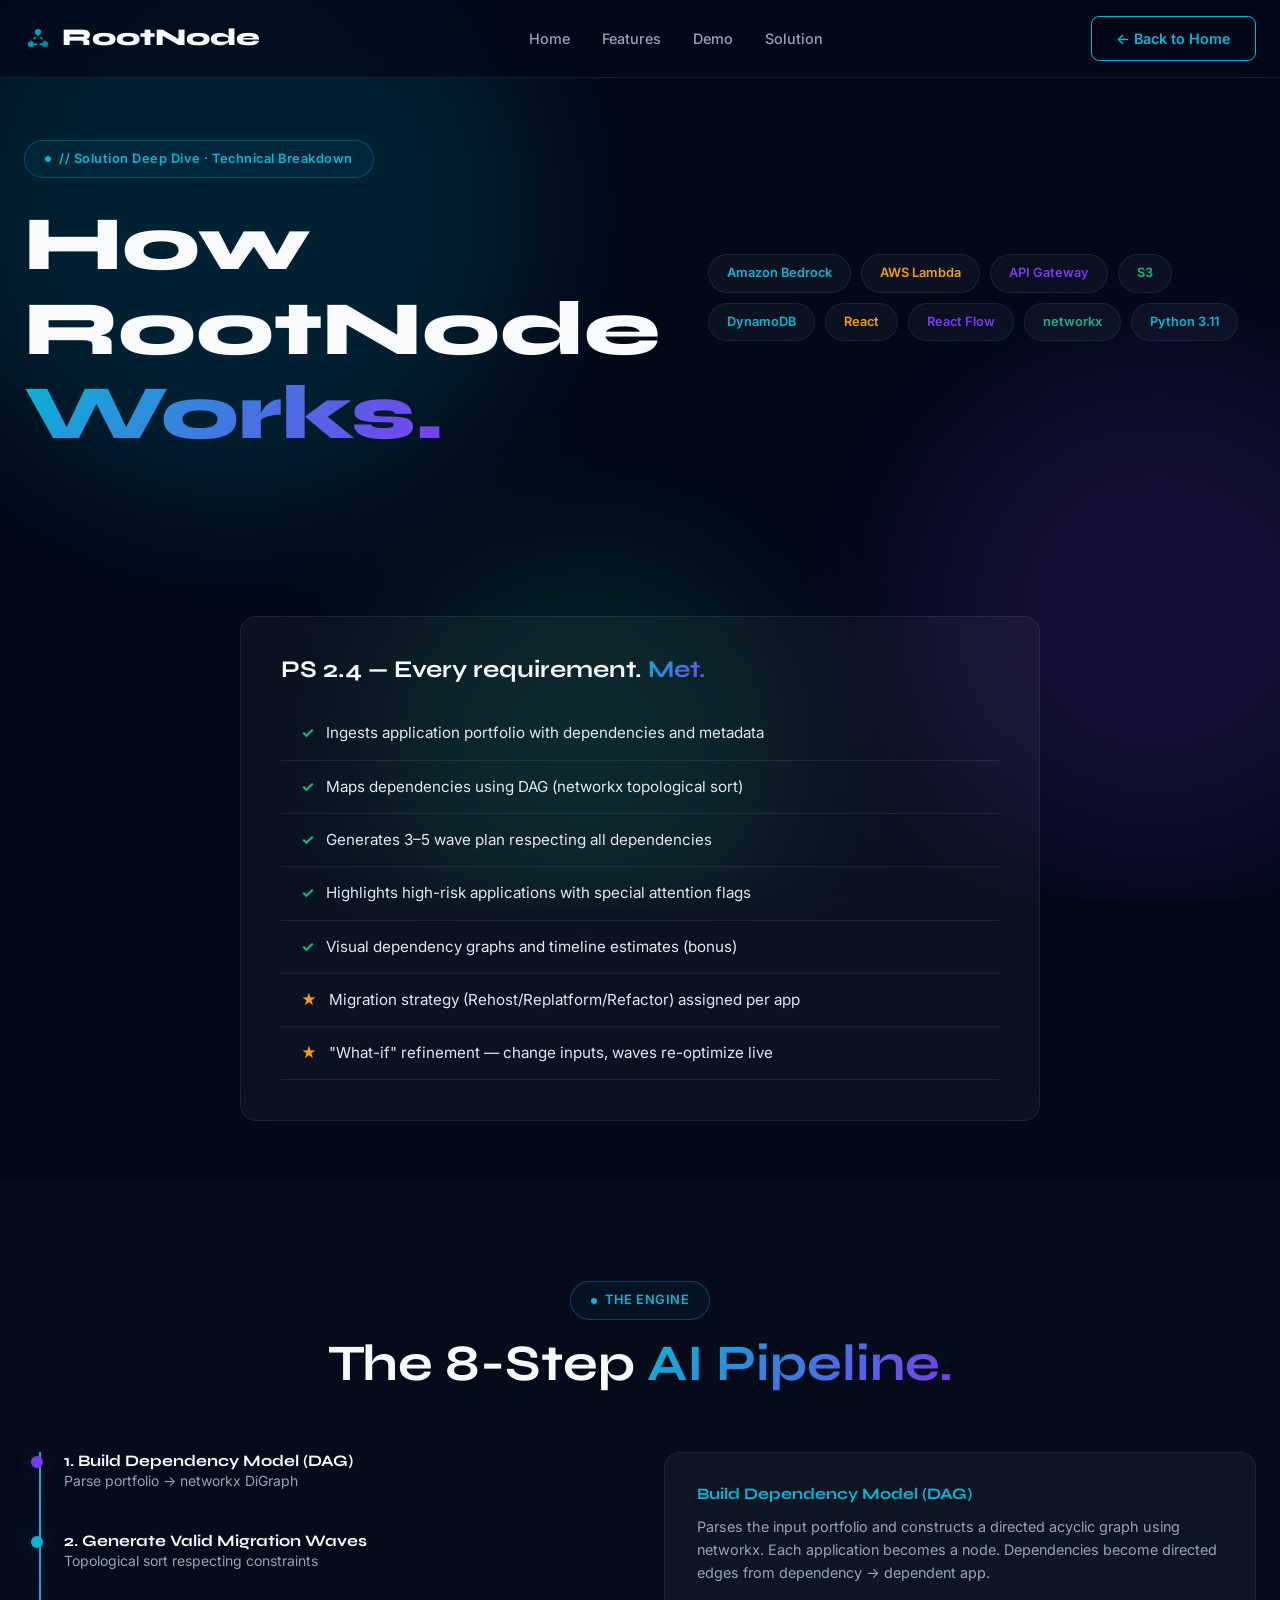
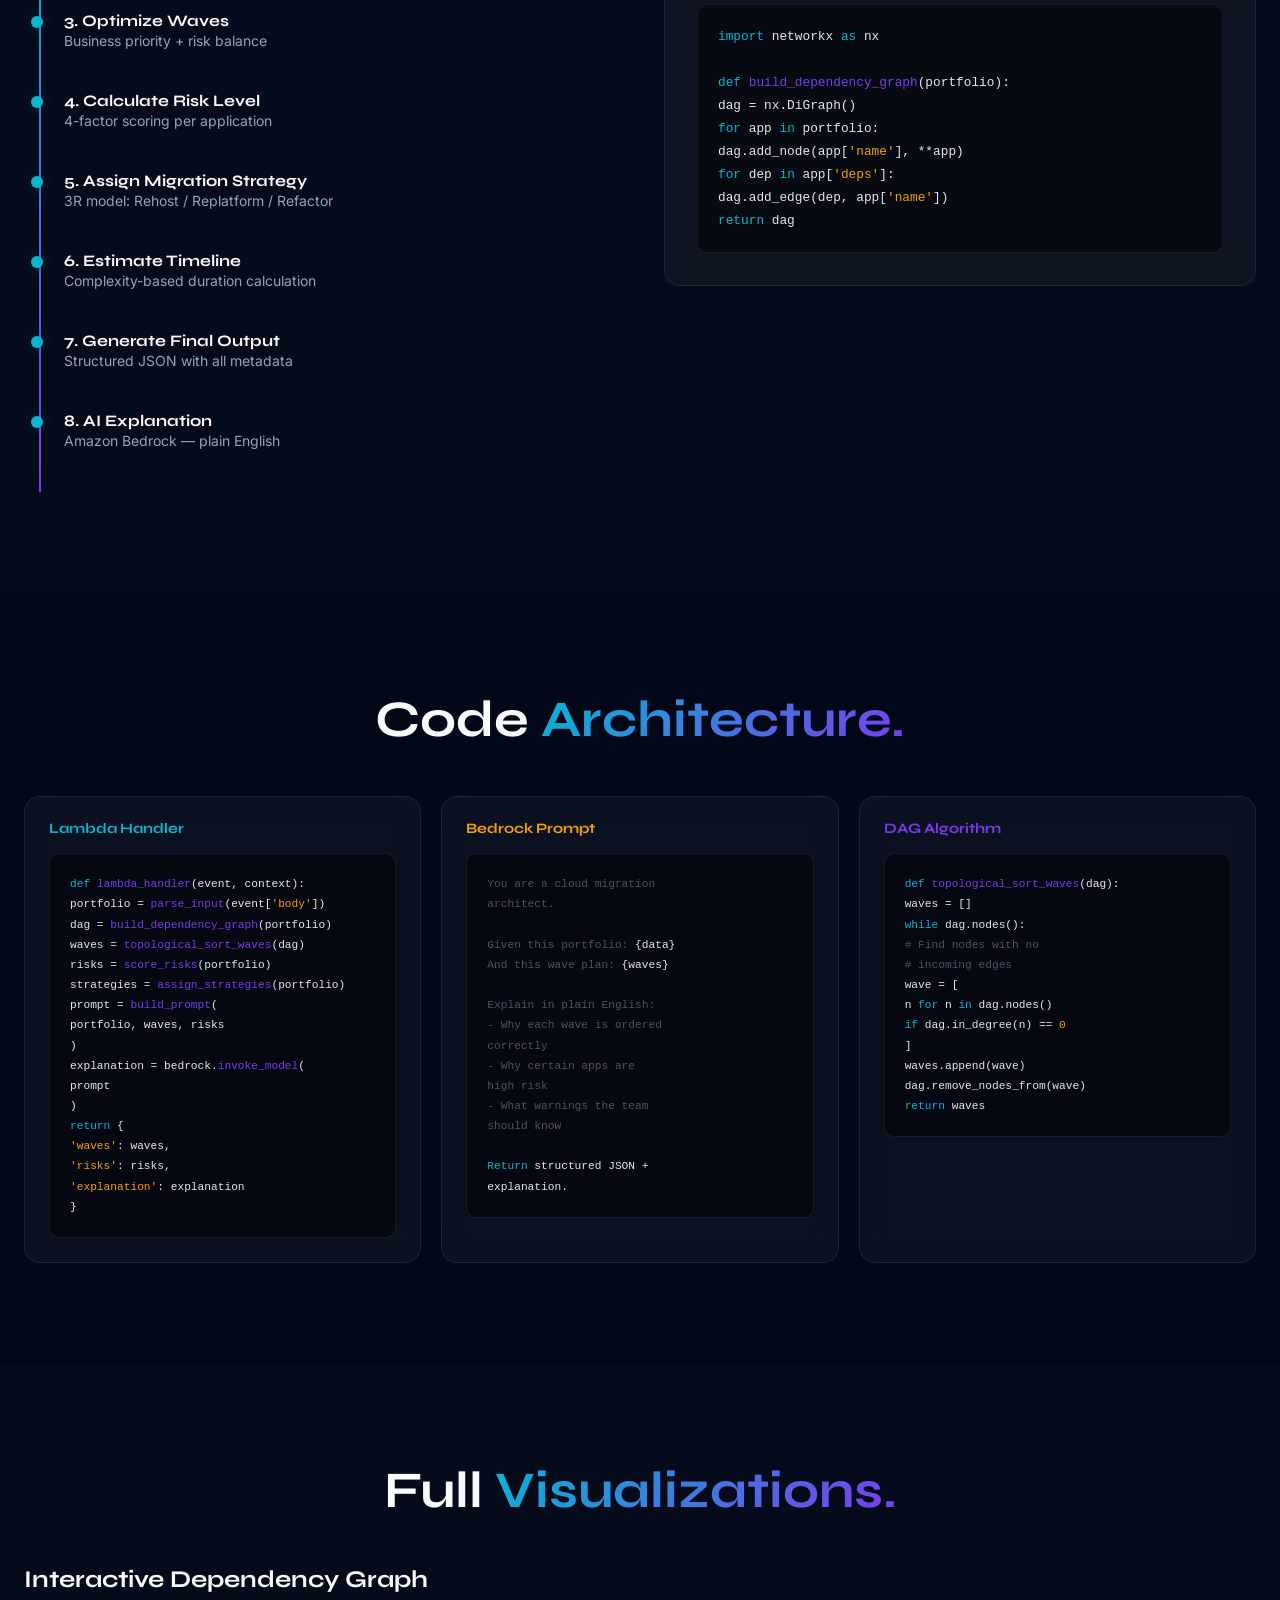
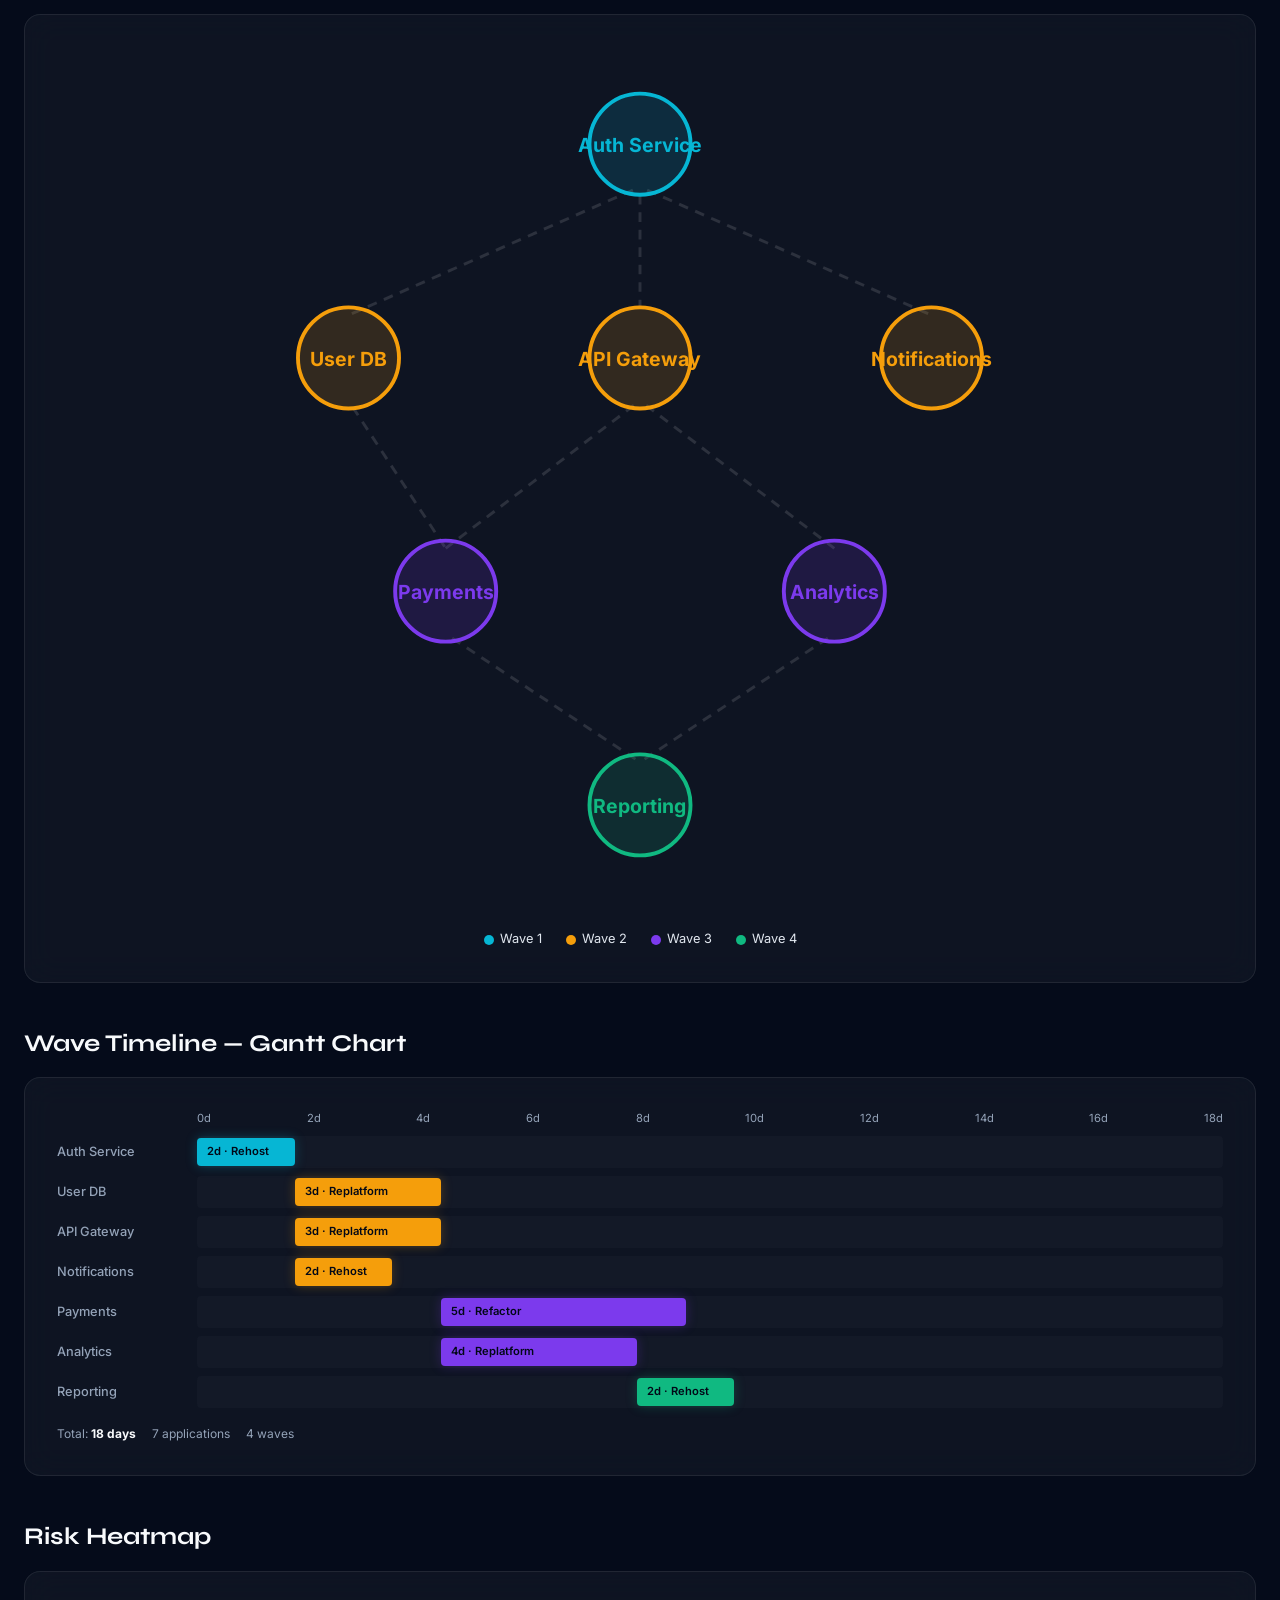
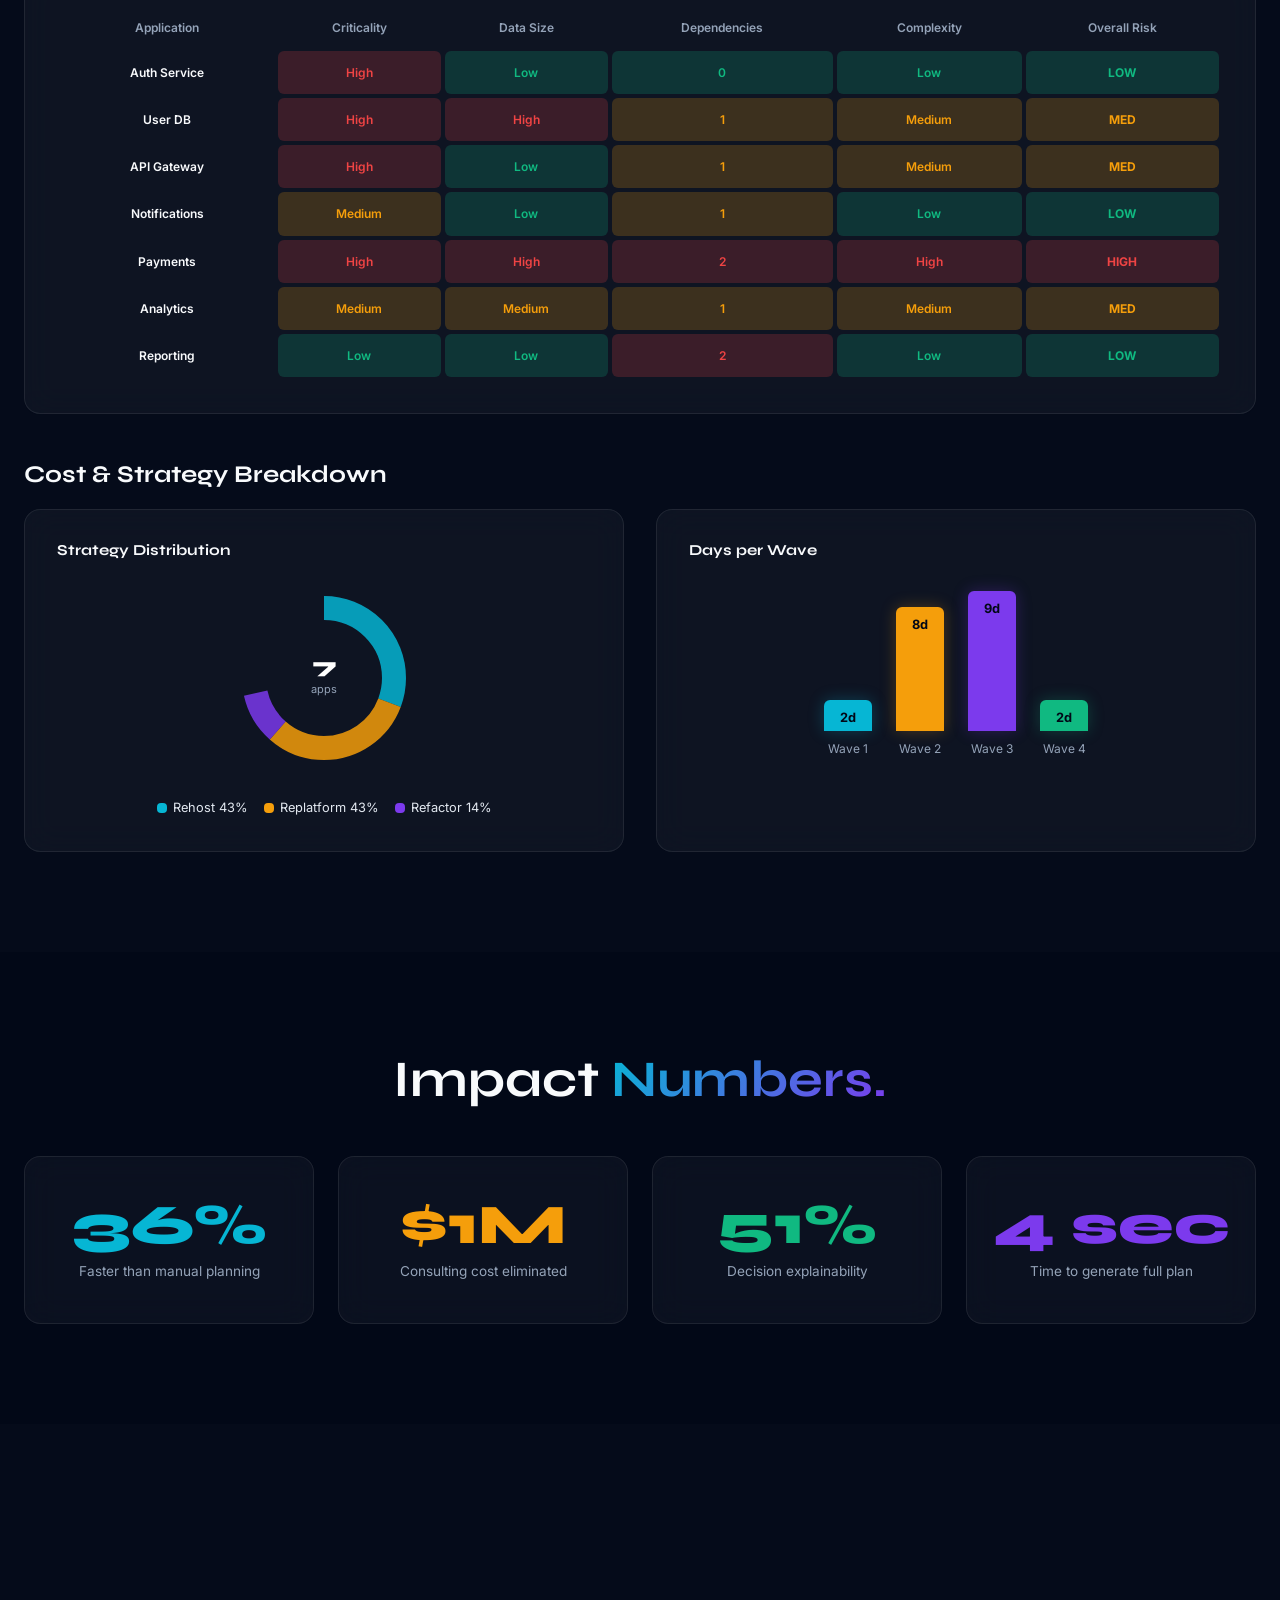
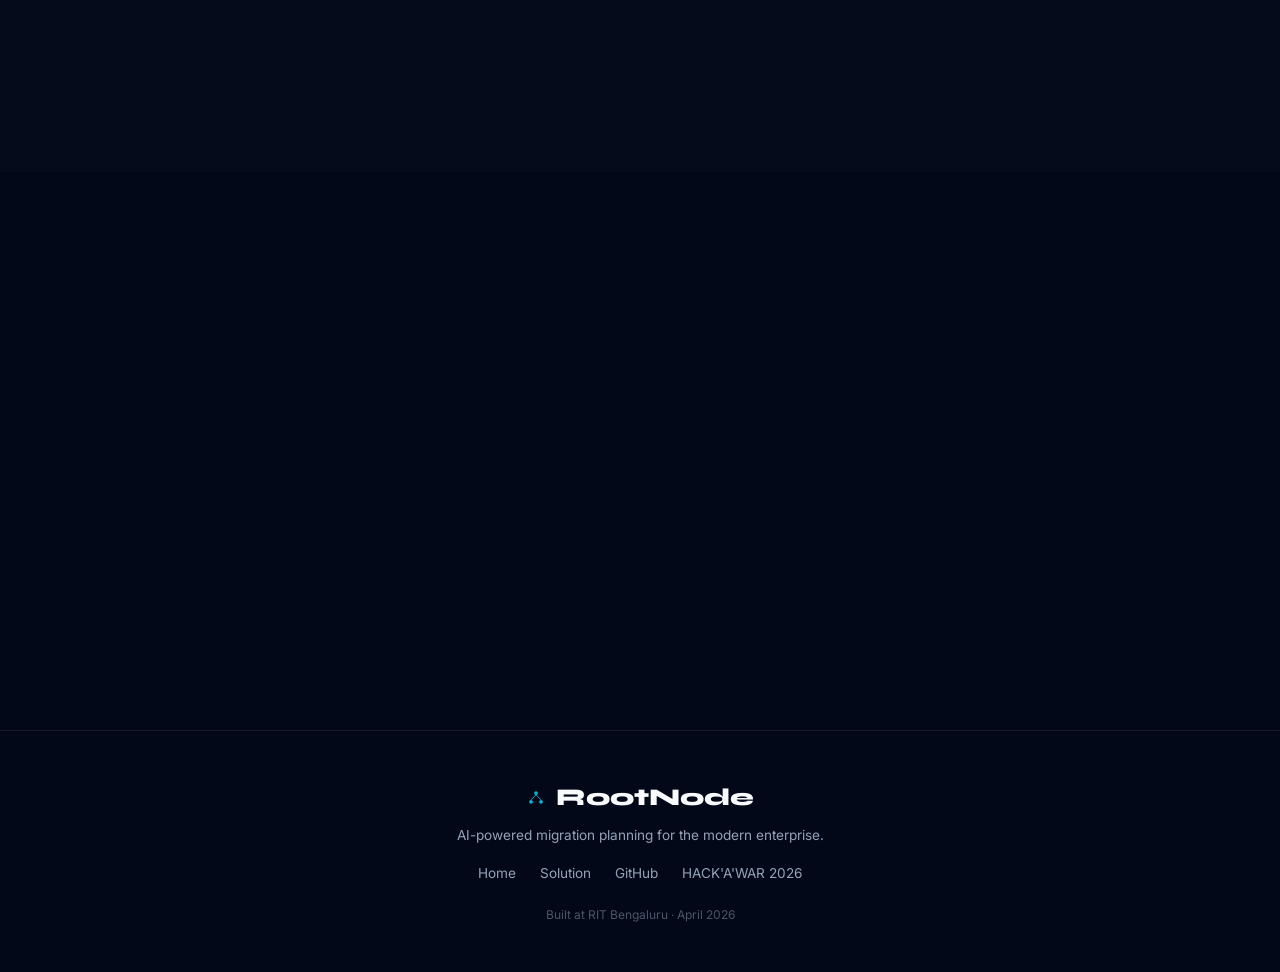
==== solution.html @ ffb4d84b "feat: RootNode AI Cloud Migration Wave Planner - landing page and solution deep dive" ====
<!DOCTYPE html>
<html lang="en">
<head>
<meta charset="UTF-8">
<meta name="viewport" content="width=device-width, initial-scale=1.0">
<title>RootNode — Solution Deep Dive</title>
<meta name="description" content="Technical deep dive into RootNode's AI-powered cloud migration wave planning engine. Architecture, algorithms, and full visualizations.">
<link rel="stylesheet" href="styles.css">
<link rel="icon" type="image/svg+xml" href="data:image/svg+xml,<svg xmlns='http://www.w3.org/2000/svg' viewBox='0 0 32 32'><circle cx='16' cy='16' r='14' fill='%23020817' stroke='%2306b6d4' stroke-width='2'/><circle cx='16' cy='10' r='3' fill='%2306b6d4'/><circle cx='10' cy='20' r='3' fill='%2306b6d4'/><circle cx='22' cy='20' r='3' fill='%2306b6d4'/><line x1='16' y1='13' x2='10' y2='17' stroke='%2306b6d4' stroke-width='1.5'/><line x1='16' y1='13' x2='22' y2='17' stroke='%2306b6d4' stroke-width='1.5'/><line x1='10' y1='20' x2='22' y2='20' stroke='%2306b6d4' stroke-width='1.5'/></svg>">
</head>
<body>

<div class="bg-mesh"><div class="orb"></div><div class="orb"></div><div class="orb"></div></div>

<!-- Nav -->
<nav class="nav">
  <div class="nav-inner">
    <a href="index.html" class="nav-logo">
      <svg width="28" height="28" viewBox="0 0 32 32" fill="none">
        <circle cx="16" cy="8" r="3.5" fill="#06b6d4"><animate attributeName="opacity" values="0.7;1;0.7" dur="3s" repeatCount="indefinite"/></circle>
        <circle cx="8" cy="22" r="3.5" fill="#06b6d4"><animate attributeName="opacity" values="0.7;1;0.7" dur="3s" begin="0.5s" repeatCount="indefinite"/></circle>
        <circle cx="24" cy="22" r="3.5" fill="#06b6d4"><animate attributeName="opacity" values="0.7;1;0.7" dur="3s" begin="1s" repeatCount="indefinite"/></circle>
        <line x1="16" y1="11.5" x2="8" y2="18.5" stroke="#06b6d4" stroke-width="1.5" stroke-dasharray="3 3"><animate attributeName="stroke-dashoffset" values="0;-6" dur="1.5s" repeatCount="indefinite"/></line>
        <line x1="16" y1="11.5" x2="24" y2="18.5" stroke="#06b6d4" stroke-width="1.5" stroke-dasharray="3 3"><animate attributeName="stroke-dashoffset" values="0;-6" dur="1.5s" repeatCount="indefinite"/></line>
        <line x1="8" y1="22" x2="24" y2="22" stroke="#06b6d4" stroke-width="1.5" stroke-dasharray="3 3"><animate attributeName="stroke-dashoffset" values="0;-6" dur="1.5s" repeatCount="indefinite"/></line>
      </svg>
      RootNode
    </a>
    <ul class="nav-links">
      <li><a href="index.html">Home</a></li>
      <li><a href="index.html#features">Features</a></li>
      <li><a href="index.html#demo">Demo</a></li>
      <li><a href="solution.html">Solution</a></li>
    </ul>
    <a href="index.html" class="nav-cta">← Back to Home</a>
    <button class="hamburger" onclick="document.querySelector('.nav-links').classList.toggle('show')" aria-label="Menu">☰</button>
  </div>
</nav>

<!-- Hero -->
<section class="section" style="padding-top:140px">
  <div class="container">
    <div class="grid-2" style="gap:48px">
      <div>
        <div class="badge fade-in">// Solution Deep Dive · Technical Breakdown</div>
        <h1 class="fade-in stagger-1" style="margin-top:24px">How RootNode<br><span class="text-gradient">Works.</span></h1>
      </div>
      <div class="fade-in stagger-2" style="display:flex;flex-wrap:wrap;gap:10px;align-content:center">
        <span class="glass" style="padding:8px 18px;border-radius:100px;font-size:0.8rem;font-weight:600;color:var(--cyan)">Amazon Bedrock</span>
        <span class="glass" style="padding:8px 18px;border-radius:100px;font-size:0.8rem;font-weight:600;color:var(--amber)">AWS Lambda</span>
        <span class="glass" style="padding:8px 18px;border-radius:100px;font-size:0.8rem;font-weight:600;color:var(--violet)">API Gateway</span>
        <span class="glass" style="padding:8px 18px;border-radius:100px;font-size:0.8rem;font-weight:600;color:var(--green)">S3</span>
        <span class="glass" style="padding:8px 18px;border-radius:100px;font-size:0.8rem;font-weight:600;color:var(--cyan)">DynamoDB</span>
        <span class="glass" style="padding:8px 18px;border-radius:100px;font-size:0.8rem;font-weight:600;color:var(--amber)">React</span>
        <span class="glass" style="padding:8px 18px;border-radius:100px;font-size:0.8rem;font-weight:600;color:var(--violet)">React Flow</span>
        <span class="glass" style="padding:8px 18px;border-radius:100px;font-size:0.8rem;font-weight:600;color:var(--green)">networkx</span>
        <span class="glass" style="padding:8px 18px;border-radius:100px;font-size:0.8rem;font-weight:600;color:var(--cyan)">Python 3.11</span>
      </div>
    </div>
  </div>
</section>

<!-- PS 2.4 Compliance -->
<section class="section-sm">
  <div class="container">
    <div class="glass fade-in" style="max-width:800px;margin:0 auto;padding:40px">
      <h3 style="margin-bottom:24px">PS 2.4 — Every requirement. <span class="text-gradient">Met.</span></h3>
      <ul class="checklist">
        <li><span class="check-icon">✓</span> Ingests application portfolio with dependencies and metadata</li>
        <li><span class="check-icon">✓</span> Maps dependencies using DAG (networkx topological sort)</li>
        <li><span class="check-icon">✓</span> Generates 3–5 wave plan respecting all dependencies</li>
        <li><span class="check-icon">✓</span> Highlights high-risk applications with special attention flags</li>
        <li><span class="check-icon">✓</span> Visual dependency graphs and timeline estimates (bonus)</li>
        <li><span class="star-icon">★</span> Migration strategy (Rehost/Replatform/Refactor) assigned per app</li>
        <li><span class="star-icon">★</span> "What-if" refinement — change inputs, waves re-optimize live</li>
      </ul>
    </div>
  </div>
</section>

<!-- 8-Step AI Engine -->
<section class="section" style="background:rgba(255,255,255,0.01)">
  <div class="container">
    <div class="fade-in" style="text-align:center;margin-bottom:60px">
      <div class="badge" style="margin-bottom:16px">THE ENGINE</div>
      <h2>The 8-Step <span class="text-gradient">AI Pipeline.</span></h2>
    </div>
    <div class="grid-2" style="gap:48px">
      <div class="timeline fade-in" id="engine-timeline">
        <div class="timeline-item active" onclick="showStep(0)"><div class="timeline-dot"></div><h4>1. Build Dependency Model (DAG)</h4><p class="text-sm text-dim">Parse portfolio → networkx DiGraph</p></div>
        <div class="timeline-item" onclick="showStep(1)"><div class="timeline-dot"></div><h4>2. Generate Valid Migration Waves</h4><p class="text-sm text-dim">Topological sort respecting constraints</p></div>
        <div class="timeline-item" onclick="showStep(2)"><div class="timeline-dot"></div><h4>3. Optimize Waves</h4><p class="text-sm text-dim">Business priority + risk balance</p></div>
        <div class="timeline-item" onclick="showStep(3)"><div class="timeline-dot"></div><h4>4. Calculate Risk Level</h4><p class="text-sm text-dim">4-factor scoring per application</p></div>
        <div class="timeline-item" onclick="showStep(4)"><div class="timeline-dot"></div><h4>5. Assign Migration Strategy</h4><p class="text-sm text-dim">3R model: Rehost / Replatform / Refactor</p></div>
        <div class="timeline-item" onclick="showStep(5)"><div class="timeline-dot"></div><h4>6. Estimate Timeline</h4><p class="text-sm text-dim">Complexity-based duration calculation</p></div>
        <div class="timeline-item" onclick="showStep(6)"><div class="timeline-dot"></div><h4>7. Generate Final Output</h4><p class="text-sm text-dim">Structured JSON with all metadata</p></div>
        <div class="timeline-item" onclick="showStep(7)"><div class="timeline-dot"></div><h4>8. AI Explanation</h4><p class="text-sm text-dim">Amazon Bedrock — plain English</p></div>
      </div>
      <div class="glass fade-in stagger-1" style="padding:32px;position:sticky;top:100px;align-self:start" id="step-detail">
        <h4 style="color:var(--cyan);margin-bottom:12px">Build Dependency Model (DAG)</h4>
        <p style="font-size:0.9rem;color:var(--text-dim);margin-bottom:20px">Parses the input portfolio and constructs a directed acyclic graph using networkx. Each application becomes a node. Dependencies become directed edges from dependency → dependent app.</p>
        <div class="code-block"><span class="kw">import</span> networkx <span class="kw">as</span> nx<br><br><span class="kw">def</span> <span class="fn">build_dependency_graph</span>(portfolio):<br>    dag = nx.DiGraph()<br>    <span class="kw">for</span> app <span class="kw">in</span> portfolio:<br>        dag.add_node(app[<span class="str">'name'</span>], **app)<br>        <span class="kw">for</span> dep <span class="kw">in</span> app[<span class="str">'deps'</span>]:<br>            dag.add_edge(dep, app[<span class="str">'name'</span>])<br>    <span class="kw">return</span> dag</div>
      </div>
    </div>
  </div>
</section>

<!-- Code Architecture -->
<section class="section">
  <div class="container">
    <div class="fade-in" style="text-align:center;margin-bottom:48px">
      <h2>Code <span class="text-gradient">Architecture.</span></h2>
    </div>
    <div class="grid-3 fade-in" style="gap:20px">
      <div class="glass" style="padding:24px;overflow:hidden">
        <h4 style="font-size:0.9rem;margin-bottom:16px;color:var(--cyan)">Lambda Handler</h4>
        <div class="code-block" style="font-size:0.7rem"><span class="kw">def</span> <span class="fn">lambda_handler</span>(event, context):<br>  portfolio = <span class="fn">parse_input</span>(event[<span class="str">'body'</span>])<br>  dag = <span class="fn">build_dependency_graph</span>(portfolio)<br>  waves = <span class="fn">topological_sort_waves</span>(dag)<br>  risks = <span class="fn">score_risks</span>(portfolio)<br>  strategies = <span class="fn">assign_strategies</span>(portfolio)<br>  prompt = <span class="fn">build_prompt</span>(<br>    portfolio, waves, risks<br>  )<br>  explanation = bedrock.<span class="fn">invoke_model</span>(<br>    prompt<br>  )<br>  <span class="kw">return</span> {<br>    <span class="str">'waves'</span>: waves,<br>    <span class="str">'risks'</span>: risks,<br>    <span class="str">'explanation'</span>: explanation<br>  }</div>
      </div>
      <div class="glass" style="padding:24px;overflow:hidden">
        <h4 style="font-size:0.9rem;margin-bottom:16px;color:var(--amber)">Bedrock Prompt</h4>
        <div class="code-block" style="font-size:0.7rem"><span class="cm">You are a cloud migration</span><br><span class="cm">architect.</span><br><br><span class="cm">Given this portfolio:</span> {data}<br><span class="cm">And this wave plan:</span> {waves}<br><br><span class="cm">Explain in plain English:</span><br><span class="cm">- Why each wave is ordered</span><br><span class="cm">  correctly</span><br><span class="cm">- Why certain apps are</span><br><span class="cm">  high risk</span><br><span class="cm">- What warnings the team</span><br><span class="cm">  should know</span><br><br><span class="kw">Return</span> structured JSON +<br>explanation.</div>
      </div>
      <div class="glass" style="padding:24px;overflow:hidden">
        <h4 style="font-size:0.9rem;margin-bottom:16px;color:var(--violet)">DAG Algorithm</h4>
        <div class="code-block" style="font-size:0.7rem"><span class="kw">def</span> <span class="fn">topological_sort_waves</span>(dag):<br>  waves = []<br>  <span class="kw">while</span> dag.nodes():<br>    <span class="cm"># Find nodes with no</span><br>    <span class="cm"># incoming edges</span><br>    wave = [<br>      n <span class="kw">for</span> n <span class="kw">in</span> dag.nodes()<br>      <span class="kw">if</span> dag.in_degree(n) == <span class="str">0</span><br>    ]<br>    waves.append(wave)<br>    dag.remove_nodes_from(wave)<br>  <span class="kw">return</span> waves</div>
      </div>
    </div>
  </div>
</section>

<!-- Full Visualizations -->
<section class="section" style="background:rgba(255,255,255,0.01)">
  <div class="container">
    <div class="fade-in" style="text-align:center;margin-bottom:48px">
      <h2>Full <span class="text-gradient">Visualizations.</span></h2>
    </div>

    <!-- Viz 1: Interactive DAG -->
    <div class="fade-in" style="margin-bottom:48px">
      <h3 style="margin-bottom:20px">Interactive Dependency Graph</h3>
      <div class="glass" style="padding:32px" id="full-dag"></div>
    </div>

    <!-- Viz 2: Gantt Chart -->
    <div class="fade-in" style="margin-bottom:48px">
      <h3 style="margin-bottom:20px">Wave Timeline — Gantt Chart</h3>
      <div class="glass" style="padding:32px" id="full-gantt"></div>
    </div>

    <!-- Viz 3: Risk Heatmap -->
    <div class="fade-in" style="margin-bottom:48px">
      <h3 style="margin-bottom:20px">Risk Heatmap</h3>
      <div class="glass" style="padding:32px" id="full-heatmap"></div>
    </div>

    <!-- Viz 4: Cost Breakdown -->
    <div class="fade-in">
      <h3 style="margin-bottom:20px">Cost &amp; Strategy Breakdown</h3>
      <div class="chart-grid">
        <div class="glass" style="padding:32px" id="donut-chart"></div>
        <div class="glass" style="padding:32px" id="bar-chart"></div>
      </div>
    </div>
  </div>
</section>

<!-- Impact Numbers -->
<section class="section">
  <div class="container">
    <div class="fade-in" style="text-align:center;margin-bottom:48px">
      <h2>Impact <span class="text-gradient">Numbers.</span></h2>
    </div>
    <div class="grid-4 fade-in">
      <div class="glass" style="padding:40px 24px;text-align:center">
        <div class="stat-number" style="font-size:3.5rem" data-target="70" data-suffix="%">0</div>
        <div class="stat-label">Faster than manual planning</div>
      </div>
      <div class="glass" style="padding:40px 24px;text-align:center">
        <div class="stat-number" style="font-size:3.5rem;color:var(--amber)" data-target="2" data-prefix="$" data-suffix="M">$0</div>
        <div class="stat-label">Consulting cost eliminated</div>
      </div>
      <div class="glass" style="padding:40px 24px;text-align:center">
        <div class="stat-number" style="font-size:3.5rem;color:var(--green)" data-target="100" data-suffix="%">0</div>
        <div class="stat-label">Decision explainability</div>
      </div>
      <div class="glass" style="padding:40px 24px;text-align:center">
        <div class="stat-number" style="font-size:3.5rem;color:var(--violet)" data-target="8" data-suffix=" sec">0</div>
        <div class="stat-label">Time to generate full plan</div>
      </div>
    </div>
  </div>
</section>

<!-- 24-Hour Build Timeline -->
<section class="section-sm" style="background:rgba(255,255,255,0.01)">
  <div class="container">
    <div class="fade-in" style="text-align:center;margin-bottom:48px">
      <h2>24-Hour <span class="text-gradient">Build.</span></h2>
    </div>
    <div class="build-timeline fade-in">
      <div class="glass build-phase"><h4 style="color:var(--cyan)">HR 0–6</h4><p><strong>Core Pipeline</strong><br>Lambda + DAG + Bedrock working</p></div>
      <div class="glass build-phase"><h4 style="color:var(--amber)">HR 6–12</h4><p><strong>React Frontend</strong><br>React Flow + Recharts</p></div>
      <div class="glass build-phase"><h4 style="color:var(--violet)">HR 12–18</h4><p><strong>Polish</strong><br>What-if mode, S3 storage, Gantt</p></div>
      <div class="glass build-phase"><h4 style="color:var(--green)">HR 18–24</h4><p><strong>Ship</strong><br>Demo prep, deploy Vercel + Lambda</p></div>
    </div>
  </div>
</section>

<!-- Team -->
<section class="section">
  <div class="container">
    <div class="fade-in" style="text-align:center;margin-bottom:48px">
      <h2>The <span class="text-gradient">Team.</span></h2>
    </div>
    <div class="grid-4 fade-in">
      <div class="glass team-card"><div class="team-avatar">VR</div><h4>Venkatesh Reddy K</h4><div class="team-role">Backend Lead / AWS Infra</div><p class="team-skills">Python · AWS Lambda · API Gateway · S3 · DynamoDB</p></div>
      <div class="glass team-card"><div class="team-avatar">AB</div><h4>Akash Biswas</h4><div class="team-role">AI/ML Lead</div><p class="team-skills">Amazon Bedrock · Claude · NLP · networkx · Prompt Engineering</p></div>
      <div class="glass team-card"><div class="team-avatar">HP</div><h4>HM Pranav</h4><div class="team-role">Frontend Lead</div><p class="team-skills">React · Recharts · Framer Motion · CSS · React Flow</p></div>
      <div class="glass team-card"><div class="team-avatar">BB</div><h4>Babar Bashir Dar</h4><div class="team-role">Demo + Design</div><p class="team-skills">UI/UX · SVG · Animation · Presentation</p></div>
    </div>
  </div>
</section>

<!-- Footer -->
<footer class="footer">
  <div class="container">
    <a href="index.html" class="nav-logo" style="justify-content:center;margin-bottom:8px">
      <svg width="20" height="20" viewBox="0 0 32 32"><circle cx="16" cy="8" r="3" fill="#06b6d4"/><circle cx="8" cy="22" r="3" fill="#06b6d4"/><circle cx="24" cy="22" r="3" fill="#06b6d4"/><line x1="16" y1="11" x2="8" y2="19" stroke="#06b6d4" stroke-width="1.5"/><line x1="16" y1="11" x2="24" y2="19" stroke="#06b6d4" stroke-width="1.5"/></svg>
      RootNode
    </a>
    <p style="margin-bottom:16px">AI-powered migration planning for the modern enterprise.</p>
    <div class="footer-links">
      <a href="index.html">Home</a><a href="solution.html">Solution</a><a href="#">GitHub</a><a href="#">HACK'A'WAR 2026</a>
    </div>
    <p style="margin-top:20px;font-size:0.75rem;opacity:0.5">Built at RIT Bengaluru · April 2026</p>
  </div>
</footer>

<script>
// Fade-in observer
const observer = new IntersectionObserver((entries) => {
  entries.forEach(e => { if(e.isIntersecting) { e.target.classList.add('visible'); observer.unobserve(e.target); } });
}, { threshold: 0.1 });
document.querySelectorAll('.fade-in').forEach(el => observer.observe(el));

// Counter animation
function animateCounters() {
  document.querySelectorAll('.stat-number[data-target]').forEach(el => {
    if(el.dataset.animated) return;
    el.dataset.animated = '1';
    const target = parseFloat(el.dataset.target);
    const prefix = el.dataset.prefix || '';
    const suffix = el.dataset.suffix || '';
    let current = 0;
    const increment = target / 60;
    const timer = setInterval(() => {
      current += increment;
      if(current >= target) { current = target; clearInterval(timer); }
      el.textContent = prefix + (Number.isInteger(target) ? Math.floor(current) : current.toFixed(1)) + suffix;
    }, 25);
  });
}
const statsObs = new IntersectionObserver((entries) => {
  entries.forEach(e => { if(e.isIntersecting) animateCounters(); });
}, { threshold: 0.3 });
document.querySelectorAll('.stat-number[data-target]').forEach(el => statsObs.observe(el));

// Data
const apps = [
  { name:'Auth Service', deps:[], priority:'High', complexity:'Low', wave:1, risk:'LOW', strategy:'Rehost', days:2 },
  { name:'User DB', deps:['Auth Service'], priority:'High', complexity:'Medium', wave:2, risk:'MED', strategy:'Replatform', days:3 },
  { name:'API Gateway', deps:['Auth Service'], priority:'High', complexity:'Medium', wave:2, risk:'MED', strategy:'Replatform', days:3 },
  { name:'Notifications', deps:['Auth Service'], priority:'Med', complexity:'Low', wave:2, risk:'LOW', strategy:'Rehost', days:2 },
  { name:'Payments', deps:['User DB','API Gateway'], priority:'High', complexity:'High', wave:3, risk:'HIGH', strategy:'Refactor', days:5 },
  { name:'Analytics', deps:['API Gateway'], priority:'Med', complexity:'Medium', wave:3, risk:'MED', strategy:'Replatform', days:4 },
  { name:'Reporting', deps:['Analytics','Payments'], priority:'Low', complexity:'Low', wave:4, risk:'LOW', strategy:'Rehost', days:2 },
];
const waveColors = { 1:'#06b6d4', 2:'#f59e0b', 3:'#7c3aed', 4:'#10b981' };

// Step details
const stepDetails = [
  { title:'Build Dependency Model (DAG)', desc:'Parses the input portfolio and constructs a directed acyclic graph using networkx. Each application becomes a node, dependencies become directed edges.', code:'<span class="kw">import</span> networkx <span class="kw">as</span> nx\n\n<span class="kw">def</span> <span class="fn">build_dependency_graph</span>(portfolio):\n    dag = nx.DiGraph()\n    <span class="kw">for</span> app <span class="kw">in</span> portfolio:\n        dag.add_node(app[<span class="str">\'name\'</span>], **app)\n        <span class="kw">for</span> dep <span class="kw">in</span> app[<span class="str">\'deps\'</span>]:\n            dag.add_edge(dep, app[<span class="str">\'name\'</span>])\n    <span class="kw">return</span> dag' },
  { title:'Generate Valid Migration Waves', desc:'Uses topological sort to produce valid wave assignments. Apps with no unresolved dependencies are placed into the current wave.', code:'<span class="kw">def</span> <span class="fn">topological_sort_waves</span>(dag):\n    waves = []\n    <span class="kw">while</span> dag.nodes():\n        wave = [n <span class="kw">for</span> n <span class="kw">in</span> dag.nodes()\n                <span class="kw">if</span> dag.in_degree(n) == <span class="str">0</span>]\n        waves.append(wave)\n        dag.remove_nodes_from(wave)\n    <span class="kw">return</span> waves' },
  { title:'Optimize Waves', desc:'Rebalances waves by considering business priority and risk distribution. High-priority apps are pushed earlier when dependencies allow.', code:'<span class="kw">def</span> <span class="fn">optimize_waves</span>(waves, portfolio):\n    <span class="kw">for</span> wave <span class="kw">in</span> waves:\n        wave.sort(\n            key=<span class="kw">lambda</span> a: priority_score(a),\n            reverse=<span class="str">True</span>\n        )\n    <span class="kw">return</span> <span class="fn">rebalance</span>(waves)' },
  { title:'Calculate Risk Level', desc:'Scores each app on 4 factors: criticality, data volume, dependency count, and complexity. Overall risk = weighted composite.', code:'<span class="kw">def</span> <span class="fn">score_risk</span>(app, dag):\n    factors = {\n        <span class="str">\'criticality\'</span>: app[<span class="str">\'priority\'</span>],\n        <span class="str">\'data_size\'</span>: app[<span class="str">\'data_volume\'</span>],\n        <span class="str">\'dep_count\'</span>: dag.in_degree(app),\n        <span class="str">\'complexity\'</span>: app[<span class="str">\'complexity\'</span>]\n    }\n    <span class="kw">return</span> <span class="fn">weighted_score</span>(factors)' },
  { title:'Assign Migration Strategy', desc:'3R model — Rehost (lift-and-shift), Replatform (optimize), or Refactor (re-architect) based on complexity and dependency footprint.', code:'<span class="kw">def</span> <span class="fn">assign_strategy</span>(app):\n    <span class="kw">if</span> app[<span class="str">\'complexity\'</span>] == <span class="str">\'Low\'</span>:\n        <span class="kw">return</span> <span class="str">\'Rehost\'</span>\n    <span class="kw">elif</span> app[<span class="str">\'complexity\'</span>] == <span class="str">\'Medium\'</span>:\n        <span class="kw">return</span> <span class="str">\'Replatform\'</span>\n    <span class="kw">else</span>:\n        <span class="kw">return</span> <span class="str">\'Refactor\'</span>' },
  { title:'Estimate Timeline', desc:'Duration per app is computed from complexity level. Wave starts are offset by cumulative prior wave durations.', code:'DURATION_MAP = {\n    <span class="str">\'Low\'</span>: <span class="str">2</span>,\n    <span class="str">\'Medium\'</span>: <span class="str">4</span>,\n    <span class="str">\'High\'</span>: <span class="str">6</span>\n}\n<span class="kw">def</span> <span class="fn">estimate_timeline</span>(app):\n    <span class="kw">return</span> DURATION_MAP[app[<span class="str">\'complexity\'</span>]]' },
  { title:'Generate Final Output', desc:'Compiles all results into a structured JSON payload containing waves, risk scores, strategies, timelines, and metadata.', code:'output = {\n    <span class="str">\'waves\'</span>: waves,\n    <span class="str">\'risks\'</span>: risk_scores,\n    <span class="str">\'strategies\'</span>: strategies,\n    <span class="str">\'timeline\'</span>: timeline,\n    <span class="str">\'total_days\'</span>: <span class="str">18</span>,\n    <span class="str">\'generated_at\'</span>: datetime.now()\n}' },
  { title:'AI Explanation', desc:'Sends the complete plan to Amazon Bedrock (Claude Sonnet) for natural-language explanation of decisions, risks, and recommendations.', code:'response = bedrock.<span class="fn">invoke_model</span>(\n    modelId=<span class="str">\'anthropic.claude-3-sonnet\'</span>,\n    body=json.dumps({\n        <span class="str">\'prompt\'</span>: build_prompt(\n            portfolio, waves, risks\n        ),\n        <span class="str">\'max_tokens\'</span>: <span class="str">2048</span>\n    })\n)' },
];

function showStep(idx) {
  document.querySelectorAll('.timeline-item').forEach((el,i) => el.classList.toggle('active', i===idx));
  const s = stepDetails[idx];
  document.getElementById('step-detail').innerHTML = `
    <h4 style="color:var(--cyan);margin-bottom:12px">${s.title}</h4>
    <p style="font-size:0.9rem;color:var(--text-dim);margin-bottom:20px">${s.desc}</p>
    <div class="code-block">${s.code.replace(/\n/g,'<br>')}</div>`;
}

// Render visualizations on load
function hexToRgb(hex) {
  return [parseInt(hex.slice(1,3),16), parseInt(hex.slice(3,5),16), parseInt(hex.slice(5,7),16)].join(',');
}

function renderFullDAG() {
  const positions = {'Auth Service':{x:300,y:50},'User DB':{x:150,y:160},'API Gateway':{x:300,y:160},'Notifications':{x:450,y:160},'Payments':{x:200,y:280},'Analytics':{x:400,y:280},'Reporting':{x:300,y:390}};
  let svg = '<svg viewBox="0 0 600 440" style="width:100%;height:auto" xmlns="http://www.w3.org/2000/svg">';
  apps.forEach(a => { const to=positions[a.name]; a.deps.forEach(d => { const from=positions[d]; if(from&&to) svg+=`<line x1="${from.x}" y1="${from.y+22}" x2="${to.x}" y2="${to.y-22}" stroke="rgba(255,255,255,0.12)" stroke-width="1.5" stroke-dasharray="5 4"><animate attributeName="stroke-dashoffset" values="0;-18" dur="1.5s" repeatCount="indefinite"/></line>`; }); });
  apps.forEach(a => { const p=positions[a.name]; const c=waveColors[a.wave]; svg+=`<circle cx="${p.x}" cy="${p.y}" r="26" fill="rgba(${hexToRgb(c)},0.15)" stroke="${c}" stroke-width="2"/><text x="${p.x}" y="${p.y+4}" text-anchor="middle" fill="${c}" font-size="10" font-weight="700" font-family="Inter">${a.name}</text>`; });
  svg += '</svg>';
  svg += `<div style="display:flex;gap:24px;justify-content:center;margin-top:20px">${Object.entries(waveColors).map(([w,c])=>`<span style="display:flex;align-items:center;gap:6px;font-size:0.8rem"><span style="width:10px;height:10px;border-radius:50%;background:${c}"></span>Wave ${w}</span>`).join('')}</div>`;
  document.getElementById('full-dag').innerHTML = svg;
}

function renderFullGantt() {
  const totalDays=21;const starts={'Auth Service':0,'User DB':2,'API Gateway':2,'Notifications':2,'Payments':5,'Analytics':5,'Reporting':9};
  let html='<div style="margin-bottom:8px;padding-left:140px;display:flex"><div style="flex:1;display:flex;justify-content:space-between;font-size:0.7rem;color:var(--text-dim)">';
  for(let d=0;d<=18;d+=2) html+=`<span>${d}d</span>`;
  html+='</div></div>';
  apps.forEach(a=>{const s=starts[a.name];const w=(a.days/totalDays*100);const l=(s/totalDays*100);const c=waveColors[a.wave];
    html+=`<div class="gantt-row"><div class="gantt-label">${a.name}</div><div class="gantt-track"><div class="gantt-bar" style="left:${l}%;width:${w}%;background:${c};box-shadow:0 0 12px ${c}44">${a.days}d · ${a.strategy}</div></div></div>`;
  });
  html+=`<div style="display:flex;gap:16px;margin-top:16px;font-size:0.75rem;color:var(--text-dim)"><span>Total: <strong style="color:var(--text-bright)">18 days</strong></span><span>7 applications</span><span>4 waves</span></div>`;
  document.getElementById('full-gantt').innerHTML=html;
}

function renderFullHeatmap() {
  const data=[
    {name:'Auth Service',crit:'High',data:'Low',deps:'0',comp:'Low',overall:'LOW'},
    {name:'User DB',crit:'High',data:'High',deps:'1',comp:'Medium',overall:'MED'},
    {name:'API Gateway',crit:'High',data:'Low',deps:'1',comp:'Medium',overall:'MED'},
    {name:'Notifications',crit:'Medium',data:'Low',deps:'1',comp:'Low',overall:'LOW'},
    {name:'Payments',crit:'High',data:'High',deps:'2',comp:'High',overall:'HIGH'},
    {name:'Analytics',crit:'Medium',data:'Medium',deps:'1',comp:'Medium',overall:'MED'},
    {name:'Reporting',crit:'Low',data:'Low',deps:'2',comp:'Low',overall:'LOW'},
  ];
  const hc=v=>{if(v==='High'||v==='HIGH'||parseInt(v)>=2) return 'heat-high'; if(v==='Medium'||v==='MED'||v==='1') return 'heat-med'; return 'heat-low';};
  let html='<div style="overflow-x:auto"><table class="heatmap-grid"><thead><tr><th>Application</th><th>Criticality</th><th>Data Size</th><th>Dependencies</th><th>Complexity</th><th>Overall Risk</th></tr></thead><tbody>';
  data.forEach(d=>{html+=`<tr style="cursor:default" onmouseenter="this.style.background='rgba(255,255,255,0.03)'" onmouseleave="this.style.background=''"><td style="font-weight:600;color:var(--text-bright)">${d.name}</td><td class="${hc(d.crit)}">${d.crit}</td><td class="${hc(d.data)}">${d.data}</td><td class="${hc(d.deps)}">${d.deps}</td><td class="${hc(d.comp)}">${d.comp}</td><td class="${hc(d.overall)}" style="font-weight:700">${d.overall}</td></tr>`;});
  html+='</tbody></table></div>';
  document.getElementById('full-heatmap').innerHTML=html;
}

function renderCharts() {
  // Donut chart - SVG
  const strategies=[{name:'Rehost',pct:43,color:'#06b6d4'},{name:'Replatform',pct:43,color:'#f59e0b'},{name:'Refactor',pct:14,color:'#7c3aed'}];
  let offset=0; let donutSvg='<h4 style="margin-bottom:20px;font-size:0.95rem">Strategy Distribution</h4><svg viewBox="0 0 200 200" style="width:200px;height:200px;display:block;margin:0 auto">';
  strategies.forEach(s=>{const dash=s.pct*3.14;donutSvg+=`<circle cx="100" cy="100" r="70" fill="none" stroke="${s.color}" stroke-width="24" stroke-dasharray="${dash} 500" stroke-dashoffset="${-offset}" transform="rotate(-90 100 100)" opacity="0.85"/>`;offset+=dash;});
  donutSvg+='<text x="100" y="95" text-anchor="middle" fill="white" font-family="Syne" font-weight="800" font-size="22">7</text><text x="100" y="115" text-anchor="middle" fill="#94a3b8" font-size="11">apps</text></svg>';
  donutSvg+=`<div style="display:flex;gap:16px;justify-content:center;margin-top:20px">${strategies.map(s=>`<span style="display:flex;align-items:center;gap:6px;font-size:0.8rem"><span style="width:10px;height:10px;border-radius:4px;background:${s.color}"></span>${s.name} ${s.pct}%</span>`).join('')}</div>`;
  document.getElementById('donut-chart').innerHTML=donutSvg;

  // Bar chart
  const waveDays=[{wave:'Wave 1',days:2,color:'#06b6d4'},{wave:'Wave 2',days:8,color:'#f59e0b'},{wave:'Wave 3',days:9,color:'#7c3aed'},{wave:'Wave 4',days:2,color:'#10b981'}];
  let barHtml='<h4 style="margin-bottom:20px;font-size:0.95rem">Days per Wave</h4><div style="display:flex;align-items:flex-end;gap:24px;justify-content:center;height:180px">';
  const maxDays=9;
  waveDays.forEach(w=>{const h=(w.days/maxDays*140);barHtml+=`<div style="text-align:center"><div style="width:48px;height:${h}px;background:${w.color};border-radius:6px 6px 0 0;box-shadow:0 0 16px ${w.color}44;transition:height 0.8s ease;display:flex;align-items:flex-start;justify-content:center;padding-top:8px"><span style="font-size:0.8rem;font-weight:700;color:var(--bg-base)">${w.days}d</span></div><span style="font-size:0.75rem;color:var(--text-dim);margin-top:8px;display:block">${w.wave}</span></div>`;});
  barHtml+='</div>';
  document.getElementById('bar-chart').innerHTML=barHtml;
}

// Init visualizations when visible
const vizObserver = new IntersectionObserver((entries)=>{
  entries.forEach(e=>{
    if(e.isIntersecting){
      const id=e.target.id;
      if(id==='full-dag') renderFullDAG();
      else if(id==='full-gantt') renderFullGantt();
      else if(id==='full-heatmap') renderFullHeatmap();
      else if(id==='donut-chart'||id==='bar-chart') renderCharts();
      vizObserver.unobserve(e.target);
    }
  });
},{threshold:0.1});
['full-dag','full-gantt','full-heatmap','donut-chart','bar-chart'].forEach(id=>{
  const el=document.getElementById(id); if(el) vizObserver.observe(el);
});
</script>
</body>
</html>
---- styles.css ----
@import url('https://fonts.googleapis.com/css2?family=Inter:wght@300;400;500;600;700&family=Syne:wght@600;700;800&display=swap');

:root {
  --bg-base: #020817;
  --bg-surface: #0f1729;
  --bg-glass: rgba(255,255,255,0.04);
  --border-glass: rgba(255,255,255,0.08);
  --cyan: #06b6d4;
  --violet: #7c3aed;
  --green: #10b981;
  --amber: #f59e0b;
  --red: #ef4444;
  --cyan-glow: 0 0 20px rgba(6,182,212,0.3);
  --violet-glow: 0 0 20px rgba(124,58,237,0.3);
  --green-glow: 0 0 20px rgba(16,185,129,0.3);
  --amber-glow: 0 0 20px rgba(245,158,11,0.3);
  --text: #e2e8f0;
  --text-dim: #94a3b8;
  --text-bright: #f8fafc;
  --font-heading: 'Syne', sans-serif;
  --font-body: 'Inter', sans-serif;
  --radius: 16px;
  --radius-sm: 8px;
  --transition: 300ms ease;
}

*, *::before, *::after { margin:0; padding:0; box-sizing:border-box; }

html {
  scroll-behavior: smooth;
  scrollbar-width: thin;
  scrollbar-color: var(--cyan) var(--bg-base);
}
::-webkit-scrollbar { width: 6px; }
::-webkit-scrollbar-track { background: var(--bg-base); }
::-webkit-scrollbar-thumb { background: var(--cyan); border-radius: 3px; }

body {
  font-family: var(--font-body);
  background: var(--bg-base);
  color: var(--text);
  line-height: 1.6;
  overflow-x: hidden;
  min-height: 100vh;
}

/* Animated background orbs */
.bg-mesh {
  position: fixed; inset: 0; z-index: 0; pointer-events: none; overflow: hidden;
}
.bg-mesh .orb {
  position: absolute; border-radius: 50%; filter: blur(80px); opacity: 0.15;
}
.bg-mesh .orb:nth-child(1) {
  width: 600px; height: 600px; background: var(--cyan); top: -10%; left: -5%;
  animation: float1 20s ease-in-out infinite;
}
.bg-mesh .orb:nth-child(2) {
  width: 500px; height: 500px; background: var(--violet); top: 40%; right: -10%;
  animation: float2 25s ease-in-out infinite;
}
.bg-mesh .orb:nth-child(3) {
  width: 400px; height: 400px; background: var(--green); bottom: -5%; left: 30%;
  animation: float3 22s ease-in-out infinite;
}

@keyframes float1 { 0%,100%{transform:translate(0,0)} 50%{transform:translate(60px,80px)} }
@keyframes float2 { 0%,100%{transform:translate(0,0)} 50%{transform:translate(-80px,-60px)} }
@keyframes float3 { 0%,100%{transform:translate(0,0)} 50%{transform:translate(40px,-50px)} }

/* Glass card */
.glass {
  background: var(--bg-glass);
  backdrop-filter: blur(16px);
  -webkit-backdrop-filter: blur(16px);
  border: 1px solid var(--border-glass);
  border-radius: var(--radius);
}
.glass-sm { border-radius: var(--radius-sm); }

/* Container */
.container { max-width: 1280px; margin: 0 auto; padding: 0 24px; position: relative; z-index: 1; }
.section { padding: 100px 0; }
.section-sm { padding: 60px 0; }

/* Nav */
.nav {
  position: fixed; top: 0; left: 0; right: 0; z-index: 100;
  padding: 16px 0;
  background: rgba(2,8,23,0.7);
  backdrop-filter: blur(20px);
  -webkit-backdrop-filter: blur(20px);
  border-bottom: 1px solid var(--border-glass);
  transition: var(--transition);
}
.nav-inner {
  display: flex; align-items: center; justify-content: space-between;
  max-width: 1280px; margin: 0 auto; padding: 0 24px;
}
.nav-logo {
  font-family: var(--font-heading); font-weight: 800; font-size: 1.5rem;
  color: var(--text-bright); text-decoration: none;
  display: flex; align-items: center; gap: 10px;
}
.nav-links { display: flex; gap: 32px; list-style: none; }
.nav-links a {
  color: var(--text-dim); text-decoration: none; font-size: 0.9rem;
  font-weight: 500; transition: var(--transition);
}
.nav-links a:hover { color: var(--cyan); }
.nav-cta {
  padding: 10px 24px; border-radius: 8px; font-weight: 600; font-size: 0.9rem;
  text-decoration: none; transition: var(--transition);
  border: 1px solid var(--cyan); color: var(--cyan); background: transparent;
  cursor: pointer;
}
.nav-cta:hover { background: rgba(6,182,212,0.1); box-shadow: var(--cyan-glow); }

/* Buttons */
.btn {
  display: inline-flex; align-items: center; gap: 8px;
  padding: 14px 32px; border-radius: 10px; font-weight: 600;
  font-size: 1rem; text-decoration: none; cursor: pointer;
  transition: var(--transition); border: none; font-family: var(--font-body);
}
.btn-primary {
  background: var(--cyan); color: var(--bg-base);
  box-shadow: var(--cyan-glow);
}
.btn-primary:hover { transform: translateY(-2px); box-shadow: 0 0 40px rgba(6,182,212,0.5); }
.btn-ghost {
  background: transparent; color: var(--text);
  border: 1px solid var(--border-glass);
}
.btn-ghost:hover { border-color: var(--cyan); color: var(--cyan); }
.btn-sm { padding: 10px 20px; font-size: 0.875rem; }

/* Typography */
h1, h2, h3, h4 { font-family: var(--font-heading); color: var(--text-bright); line-height: 1.1; }
h1 { font-size: clamp(3rem, 6vw, 6rem); font-weight: 800; }
h2 { font-size: clamp(2rem, 4vw, 3.5rem); font-weight: 700; }
h3 { font-size: 1.5rem; font-weight: 700; }
.text-gradient {
  background: linear-gradient(135deg, var(--cyan), var(--violet));
  -webkit-background-clip: text; -webkit-text-fill-color: transparent;
  background-clip: text;
}
.text-dim { color: var(--text-dim); }
.text-cyan { color: var(--cyan); }
.text-sm { font-size: 0.875rem; }

/* Badge */
.badge {
  display: inline-flex; align-items: center; gap: 8px;
  padding: 8px 20px; border-radius: 100px; font-size: 0.8rem;
  font-weight: 600; letter-spacing: 0.5px;
  border: 1px solid rgba(6,182,212,0.3); color: var(--cyan);
  background: rgba(6,182,212,0.05);
}
.badge::before { content: ''; width: 6px; height: 6px; border-radius: 50%; background: var(--cyan); animation: pulse-dot 2s ease infinite; }
@keyframes pulse-dot { 0%,100%{opacity:1;transform:scale(1)} 50%{opacity:0.5;transform:scale(1.5)} }

/* Stats */
.stats-bar {
  display: grid; grid-template-columns: repeat(4, 1fr); gap: 1px;
  overflow: hidden; border-radius: var(--radius);
}
.stat-item {
  padding: 40px 24px; text-align: center;
  background: var(--bg-glass); backdrop-filter: blur(16px);
  border-right: 1px solid var(--border-glass);
  transition: var(--transition);
}
.stat-item:hover { background: rgba(255,255,255,0.06); }
.stat-item:last-child { border-right: none; }
.stat-number {
  font-family: var(--font-heading); font-size: clamp(2rem, 4vw, 3.5rem);
  font-weight: 800; color: var(--cyan); line-height: 1;
}
.stat-label { font-size: 0.85rem; color: var(--text-dim); margin-top: 8px; }

/* Grid layouts */
.grid-2 { display: grid; grid-template-columns: 1fr 1fr; gap: 48px; align-items: center; }
.grid-3 { display: grid; grid-template-columns: repeat(3, 1fr); gap: 24px; }
.grid-4 { display: grid; grid-template-columns: repeat(4, 1fr); gap: 24px; }

/* Problem cards */
.problem-card {
  padding: 28px; transition: var(--transition);
}
.problem-card:hover { background: rgba(255,255,255,0.06); transform: translateY(-4px); }
.problem-card .icon { font-size: 1.5rem; margin-bottom: 12px; }
.problem-card h4 { font-size: 1.1rem; margin-bottom: 8px; }
.problem-card p { font-size: 0.9rem; color: var(--text-dim); }

/* Steps / Pipeline */
.pipeline { display: grid; grid-template-columns: repeat(3, 1fr); gap: 20px; }
.step-card { padding: 32px; position: relative; transition: var(--transition); }
.step-card:hover { transform: translateY(-4px); background: rgba(255,255,255,0.06); }
.step-num {
  font-family: var(--font-heading); font-size: 3rem; font-weight: 800;
  color: rgba(6,182,212,0.15); position: absolute; top: 16px; right: 20px;
}
.step-card h4 { margin: 12px 0 8px; }
.step-card p { font-size: 0.85rem; color: var(--text-dim); }
.step-icon { font-size: 1.3rem; }

/* Demo section */
.demo-container { display: grid; grid-template-columns: 1fr 1fr; gap: 24px; }
.demo-panel { padding: 0; overflow: hidden; }
.demo-header {
  padding: 14px 20px; border-bottom: 1px solid var(--border-glass);
  font-size: 0.8rem; font-weight: 600; color: var(--text-dim);
  display: flex; align-items: center; gap: 10px;
}
.demo-header .dots { display: flex; gap: 6px; }
.demo-header .dot { width: 10px; height: 10px; border-radius: 50%; }
.demo-body { padding: 20px; }

.code-editor {
  background: rgba(0,0,0,0.4); border-radius: 8px; padding: 16px;
  font-family: 'JetBrains Mono', 'Fira Code', monospace; font-size: 0.75rem;
  color: var(--text); line-height: 1.8; white-space: pre;
  overflow-x: auto; border: 1px solid var(--border-glass);
  min-height: 200px; resize: none; width: 100%;
}
textarea.code-editor { outline: none; }

.analyze-btn {
  width: 100%; margin-top: 16px; padding: 14px; border: none;
  border-radius: 10px; background: var(--cyan); color: var(--bg-base);
  font-weight: 700; font-size: 1rem; cursor: pointer;
  font-family: var(--font-body); transition: var(--transition);
  box-shadow: var(--cyan-glow);
}
.analyze-btn:hover { box-shadow: 0 0 40px rgba(6,182,212,0.5); transform: translateY(-2px); }
.analyze-btn:disabled { opacity: 0.5; cursor: not-allowed; transform: none; }

/* Wave cards */
.wave-card {
  padding: 16px 20px; border-radius: 10px; margin-bottom: 12px;
  border-left: 3px solid; background: rgba(255,255,255,0.03);
}
.wave-card.w1 { border-color: var(--cyan); }
.wave-card.w2 { border-color: var(--amber); }
.wave-card.w3 { border-color: var(--violet); }
.wave-card.w4 { border-color: var(--green); }

.risk-badge, .strategy-badge {
  display: inline-block; padding: 2px 10px; border-radius: 100px;
  font-size: 0.7rem; font-weight: 700; margin-left: 6px;
}
.risk-high { background: rgba(239,68,68,0.15); color: var(--red); }
.risk-med { background: rgba(245,158,11,0.15); color: var(--amber); }
.risk-low { background: rgba(16,185,129,0.15); color: var(--green); }

.insight-box {
  margin-top: 16px; padding: 16px; border-radius: 10px;
  border: 1px solid rgba(6,182,212,0.3); background: rgba(6,182,212,0.05);
  font-size: 0.85rem; color: var(--text);
}

/* Tabs */
.tabs { display: flex; gap: 4px; margin: 32px 0 20px; }
.tab-btn {
  padding: 10px 24px; border-radius: 8px; border: 1px solid var(--border-glass);
  background: transparent; color: var(--text-dim); font-weight: 600;
  font-size: 0.85rem; cursor: pointer; transition: var(--transition);
  font-family: var(--font-body);
}
.tab-btn.active, .tab-btn:hover {
  background: rgba(6,182,212,0.1); color: var(--cyan); border-color: var(--cyan);
}
.tab-content { min-height: 400px; }

/* Architecture */
.arch-diagram {
  display: flex; align-items: center; justify-content: center;
  gap: 16px; flex-wrap: wrap; padding: 40px 0;
}
.arch-box {
  padding: 24px 28px; min-width: 160px; text-align: center; transition: var(--transition);
}
.arch-box:hover { transform: translateY(-4px); box-shadow: var(--cyan-glow); }
.arch-box .arch-icon { font-size: 2rem; margin-bottom: 8px; }
.arch-box h4 { font-size: 0.95rem; margin-bottom: 4px; }
.arch-box p { font-size: 0.75rem; color: var(--text-dim); }
.arch-arrow { color: var(--cyan); font-size: 1.5rem; animation: arrow-pulse 2s ease infinite; }
@keyframes arrow-pulse { 0%,100%{opacity:0.4} 50%{opacity:1} }

/* Comparison table */
.comparison-table {
  width: 100%; border-collapse: separate; border-spacing: 0 4px;
  font-size: 0.9rem;
}
.comparison-table th {
  padding: 16px 20px; text-align: left; font-weight: 600;
  color: var(--text-dim); font-size: 0.8rem; text-transform: uppercase;
  letter-spacing: 1px;
}
.comparison-table td {
  padding: 16px 20px; background: var(--bg-glass);
  backdrop-filter: blur(16px); border-top: 1px solid var(--border-glass);
  border-bottom: 1px solid var(--border-glass);
}
.comparison-table td:first-child {
  border-left: 1px solid var(--border-glass); border-radius: 10px 0 0 10px;
}
.comparison-table td:last-child {
  border-right: 1px solid var(--border-glass); border-radius: 0 10px 10px 0;
}
.comparison-table .highlight {
  border: 1px solid rgba(6,182,212,0.3); background: rgba(6,182,212,0.05);
}
.check { color: var(--green); font-weight: 700; }
.cross { color: var(--red); font-weight: 700; }

/* CTA Section */
.cta-section {
  text-align: center; padding: 120px 0; position: relative;
}
.cta-glow {
  position: absolute; top: 50%; left: 50%; transform: translate(-50%,-50%);
  width: 600px; height: 600px; border-radius: 50%;
  background: radial-gradient(circle, rgba(6,182,212,0.1) 0%, transparent 70%);
  animation: cta-pulse 4s ease-in-out infinite; pointer-events: none;
}
@keyframes cta-pulse { 0%,100%{transform:translate(-50%,-50%) scale(1)} 50%{transform:translate(-50%,-50%) scale(1.1)} }

/* Footer */
.footer {
  border-top: 1px solid var(--border-glass); padding: 48px 0;
  text-align: center; color: var(--text-dim); font-size: 0.85rem;
}
.footer-links { display: flex; justify-content: center; gap: 24px; margin: 16px 0; }
.footer-links a { color: var(--text-dim); text-decoration: none; transition: var(--transition); }
.footer-links a:hover { color: var(--cyan); }

/* Loading spinner */
.spinner {
  width: 40px; height: 40px; border: 3px solid var(--border-glass);
  border-top-color: var(--cyan); border-radius: 50%;
  animation: spin 0.8s linear infinite; margin: 20px auto;
}
@keyframes spin { to { transform: rotate(360deg); } }

/* Heatmap */
.heatmap-grid { width: 100%; border-collapse: separate; border-spacing: 4px; }
.heatmap-grid th { padding: 10px; font-size: 0.75rem; color: var(--text-dim); font-weight: 600; }
.heatmap-grid td {
  padding: 12px; text-align: center; border-radius: 6px;
  font-size: 0.75rem; font-weight: 600; transition: var(--transition);
}
.heat-high { background: rgba(239,68,68,0.2); color: var(--red); }
.heat-med { background: rgba(245,158,11,0.2); color: var(--amber); }
.heat-low { background: rgba(16,185,129,0.2); color: var(--green); }

/* Gantt */
.gantt-chart { width: 100%; }
.gantt-row { display: flex; align-items: center; margin-bottom: 8px; }
.gantt-label { width: 140px; font-size: 0.8rem; color: var(--text-dim); font-weight: 500; flex-shrink: 0; }
.gantt-track { flex: 1; height: 32px; position: relative; background: rgba(255,255,255,0.02); border-radius: 4px; }
.gantt-bar {
  position: absolute; top: 2px; height: 28px; border-radius: 4px;
  display: flex; align-items: center; padding: 0 10px;
  font-size: 0.7rem; font-weight: 600; color: var(--bg-base);
  transition: var(--transition);
}
.gantt-bar:hover { filter: brightness(1.2); }

/* Timeline (solution) */
.timeline { position: relative; padding-left: 40px; }
.timeline::before {
  content: ''; position: absolute; left: 15px; top: 0; bottom: 0;
  width: 2px; background: linear-gradient(to bottom, var(--cyan), var(--violet));
}
.timeline-item { position: relative; margin-bottom: 40px; }
.timeline-dot {
  position: absolute; left: -33px; top: 4px; width: 12px; height: 12px;
  border-radius: 50%; background: var(--cyan); box-shadow: var(--cyan-glow);
}
.timeline-item.active .timeline-dot { background: var(--violet); box-shadow: var(--violet-glow); }

/* Code blocks */
.code-block {
  background: rgba(0,0,0,0.5); border: 1px solid var(--border-glass);
  border-radius: 10px; padding: 20px; font-family: 'Fira Code', monospace;
  font-size: 0.8rem; line-height: 1.8; overflow-x: auto;
}
.code-block .kw { color: var(--cyan); }
.code-block .str { color: var(--amber); }
.code-block .cm { color: #475569; }
.code-block .fn { color: var(--violet); }
.code-block .op { color: var(--text-dim); }

/* Checklist */
.checklist { list-style: none; }
.checklist li {
  padding: 14px 20px; border-bottom: 1px solid var(--border-glass);
  display: flex; align-items: center; gap: 12px; font-size: 0.95rem;
}
.checklist .check-icon { color: var(--green); font-weight: 700; }
.checklist .star-icon { color: var(--amber); font-weight: 700; }

/* Team cards */
.team-card { padding: 32px; text-align: center; transition: var(--transition); }
.team-card:hover { transform: translateY(-4px); }
.team-avatar {
  width: 64px; height: 64px; border-radius: 50%; margin: 0 auto 16px;
  display: flex; align-items: center; justify-content: center;
  font-family: var(--font-heading); font-weight: 800; font-size: 1.2rem;
  background: linear-gradient(135deg, var(--cyan), var(--violet));
  color: var(--bg-base); box-shadow: var(--cyan-glow);
}
.team-card h4 { margin-bottom: 4px; }
.team-role {
  display: inline-block; padding: 4px 12px; border-radius: 100px;
  font-size: 0.75rem; font-weight: 600; margin: 8px 0;
  background: rgba(6,182,212,0.1); color: var(--cyan);
  border: 1px solid rgba(6,182,212,0.2);
}
.team-skills { font-size: 0.8rem; color: var(--text-dim); }

/* Build timeline */
.build-timeline {
  display: grid; grid-template-columns: repeat(4, 1fr); gap: 16px;
}
.build-phase { padding: 28px; position: relative; overflow: hidden; }
.build-phase::before {
  content: ''; position: absolute; top: 0; left: 0; right: 0; height: 3px;
}
.build-phase:nth-child(1)::before { background: var(--cyan); }
.build-phase:nth-child(2)::before { background: var(--amber); }
.build-phase:nth-child(3)::before { background: var(--violet); }
.build-phase:nth-child(4)::before { background: var(--green); }
.build-phase h4 { font-size: 0.95rem; margin-bottom: 8px; }
.build-phase p { font-size: 0.8rem; color: var(--text-dim); }

/* Donut/Bar charts container */
.chart-grid { display: grid; grid-template-columns: 1fr 1fr; gap: 32px; }

/* Viz tabs full width */
.viz-full { min-height: 500px; }

/* Node graph */
.graph-container { width: 100%; height: 500px; position: relative; }
.graph-node {
  position: absolute; width: 120px; text-align: center;
  padding: 12px; border-radius: 10px; cursor: pointer;
  transition: var(--transition); font-size: 0.75rem; font-weight: 600;
}
.graph-node:hover { transform: scale(1.05); }

/* Responsive */
@media (max-width: 1024px) {
  .grid-2, .demo-container { grid-template-columns: 1fr; }
  .pipeline { grid-template-columns: repeat(2, 1fr); }
  .stats-bar { grid-template-columns: repeat(2, 1fr); }
  .build-timeline { grid-template-columns: repeat(2, 1fr); }
  .chart-grid { grid-template-columns: 1fr; }
}
@media (max-width: 768px) {
  .nav-links { display: none; }
  .pipeline, .grid-3, .grid-4 { grid-template-columns: 1fr; }
  .stats-bar { grid-template-columns: 1fr; }
  .build-timeline { grid-template-columns: 1fr; }
  h1 { font-size: clamp(2.5rem, 8vw, 4rem); }
  .section { padding: 60px 0; }
}

/* Fade-in animation */
.fade-in { opacity: 0; transform: translateY(30px); transition: opacity 0.6s ease, transform 0.6s ease; }
.fade-in.visible { opacity: 1; transform: translateY(0); }
.stagger-1 { transition-delay: 0.1s; }
.stagger-2 { transition-delay: 0.2s; }
.stagger-3 { transition-delay: 0.3s; }
.stagger-4 { transition-delay: 0.4s; }

/* Hero DAG SVG */
.hero-dag { position: relative; }
.hero-dag svg { width: 100%; height: auto; }
@keyframes dash-travel { to { stroke-dashoffset: -20; } }
@keyframes node-glow { 0%,100%{filter:drop-shadow(0 0 4px currentColor)} 50%{filter:drop-shadow(0 0 12px currentColor)} }

/* Float pills */
.float-pill {
  position: absolute; padding: 8px 16px; border-radius: 100px;
  font-size: 0.8rem; font-weight: 700;
  animation: gentle-float 4s ease-in-out infinite;
}
@keyframes gentle-float { 0%,100%{transform:translateY(0)} 50%{transform:translateY(-10px)} }

/* Hamburger menu */
.hamburger { display: none; background: none; border: none; cursor: pointer; color: var(--text); font-size: 1.5rem; }
@media(max-width:768px) { .hamburger { display: block; } }

/* Tooltip */
.tooltip {
  position: absolute; padding: 10px 14px; border-radius: 8px;
  background: rgba(15,23,41,0.95); backdrop-filter: blur(10px);
  border: 1px solid var(--border-glass); font-size: 0.75rem;
  pointer-events: none; z-index: 50; white-space: nowrap;
  box-shadow: 0 4px 20px rgba(0,0,0,0.5);
}
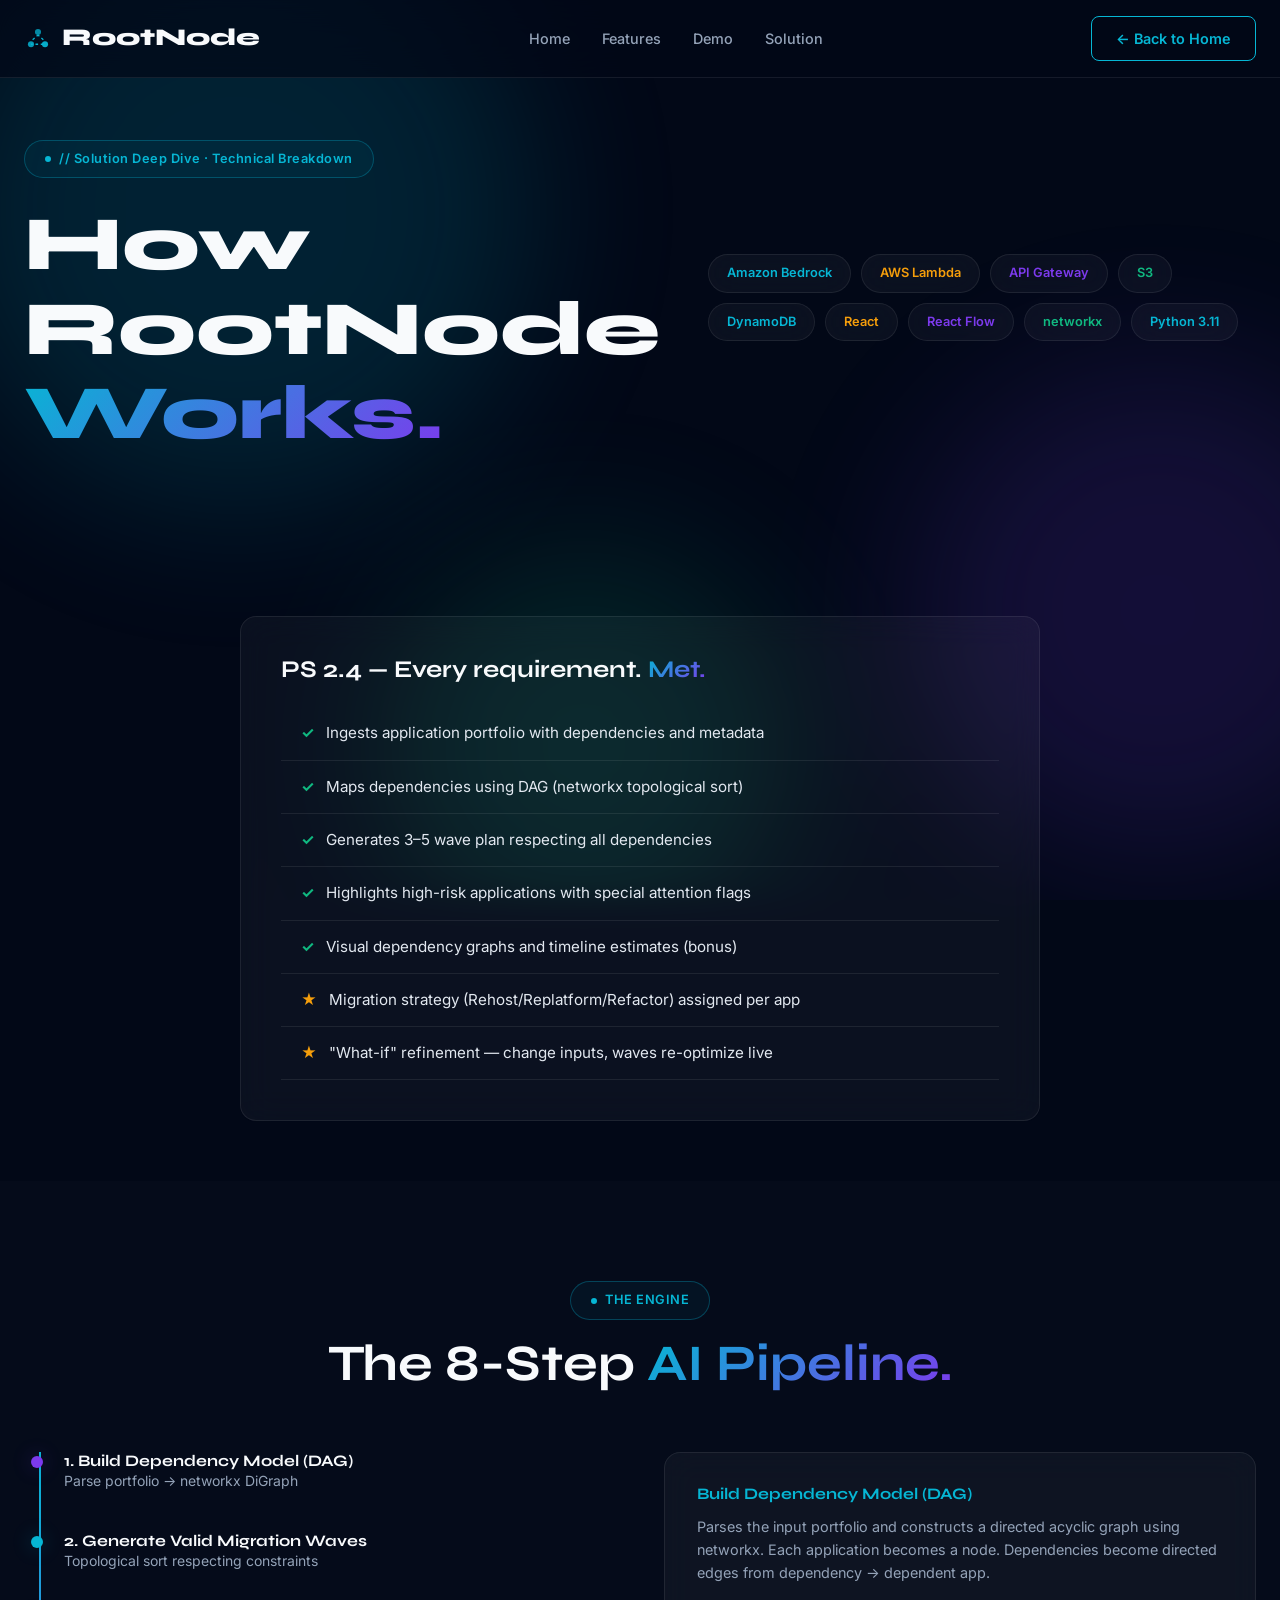
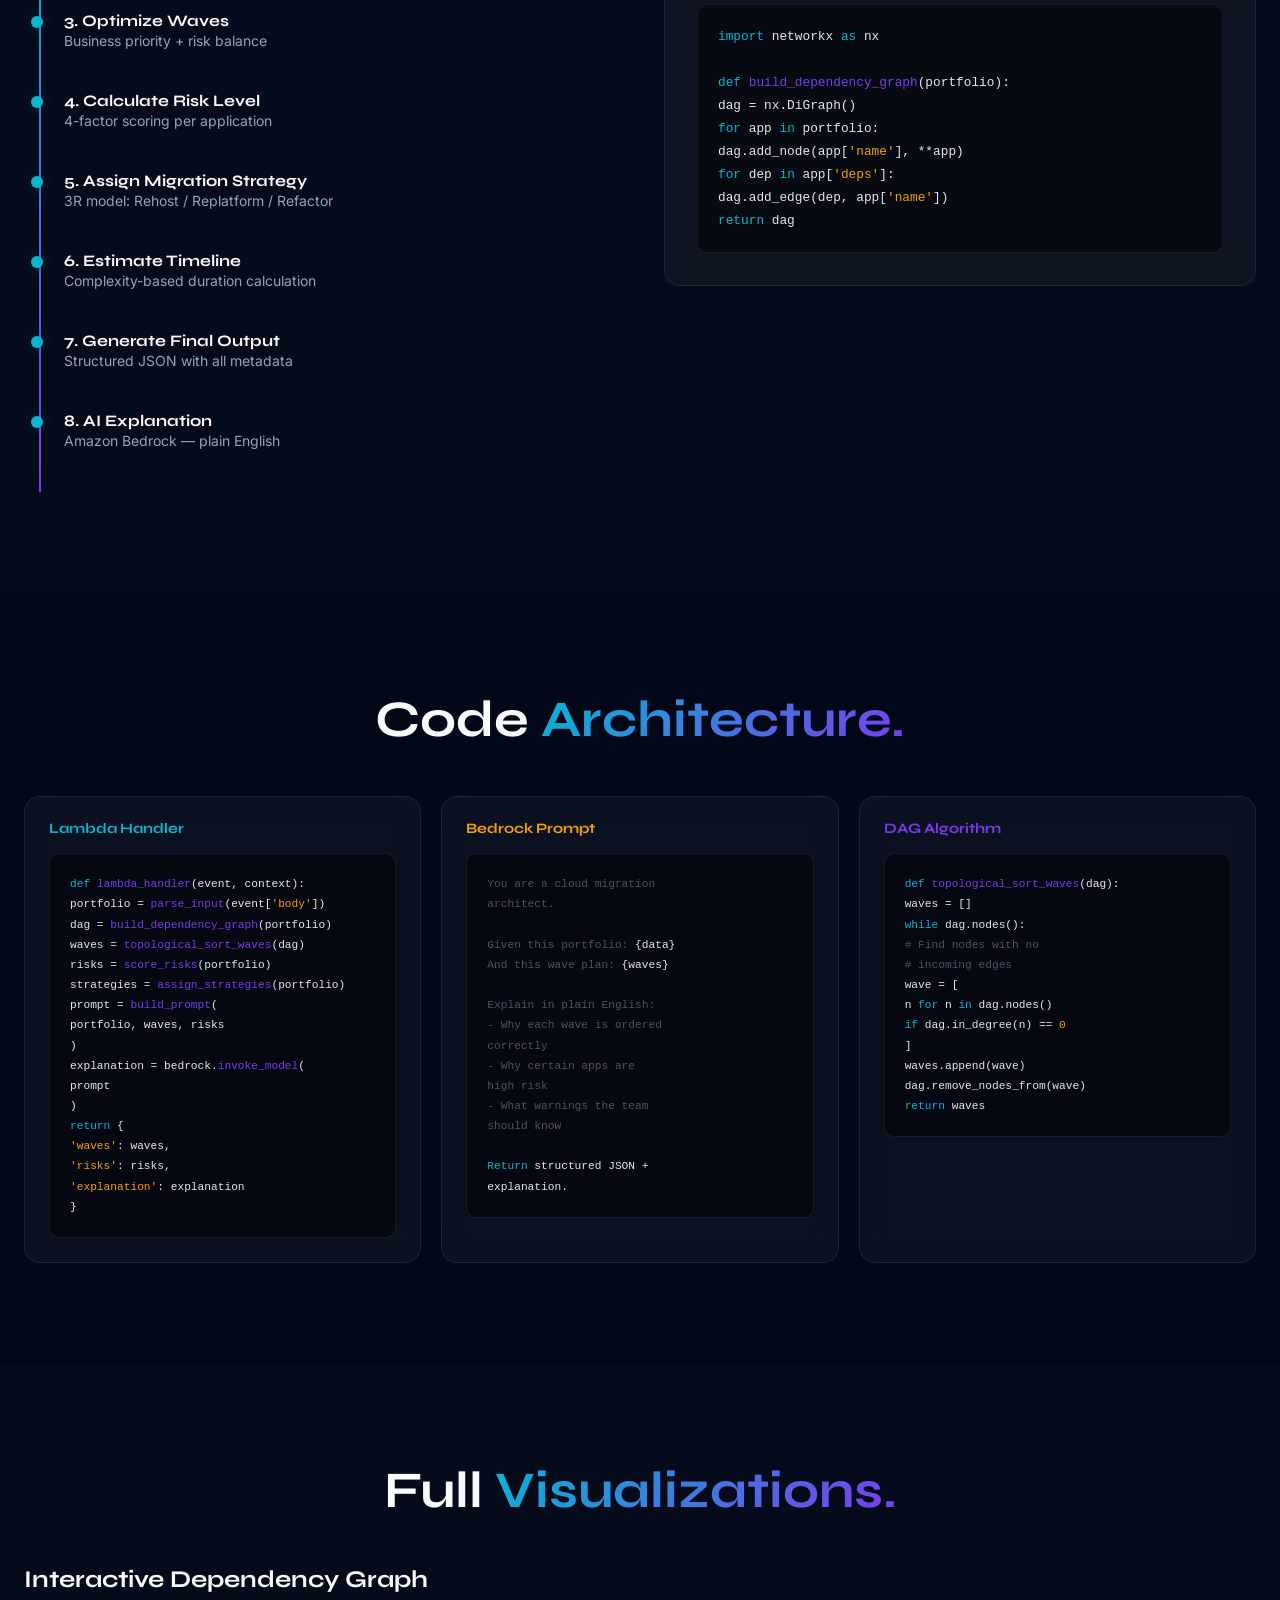
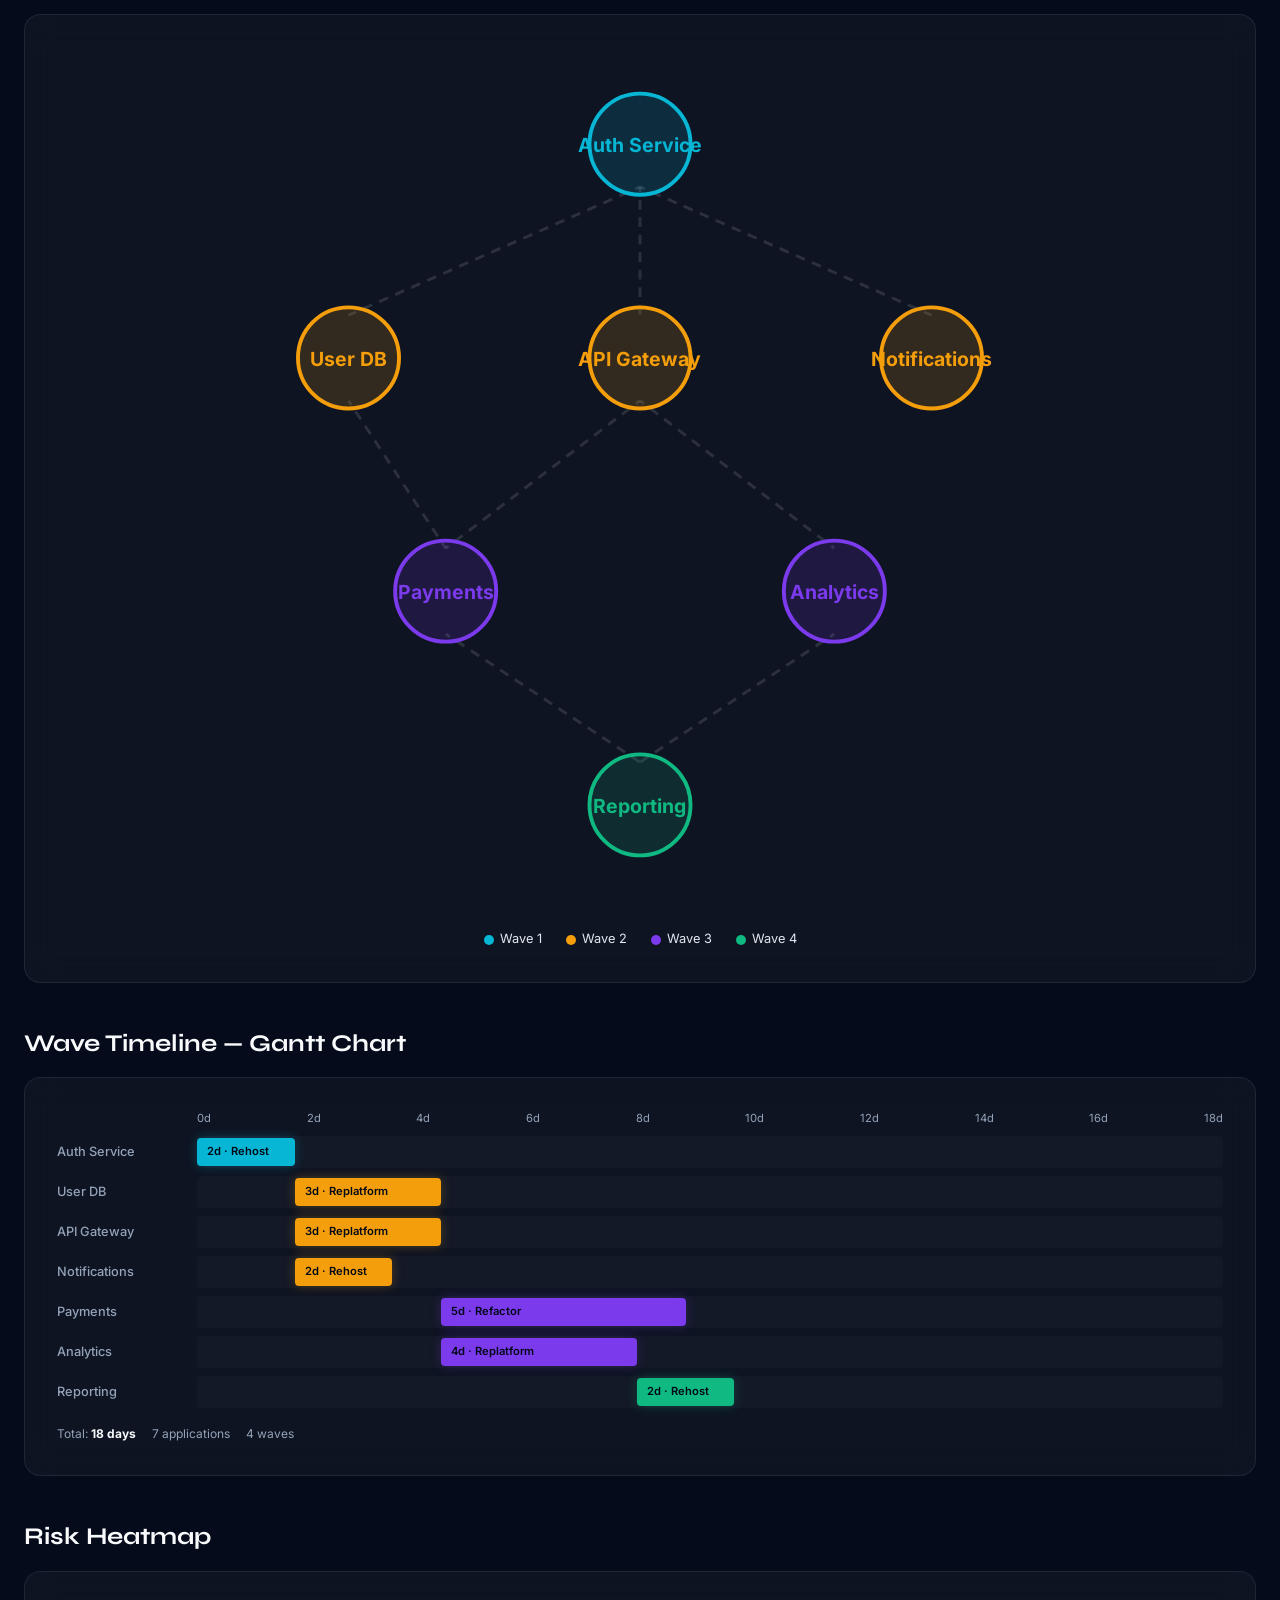
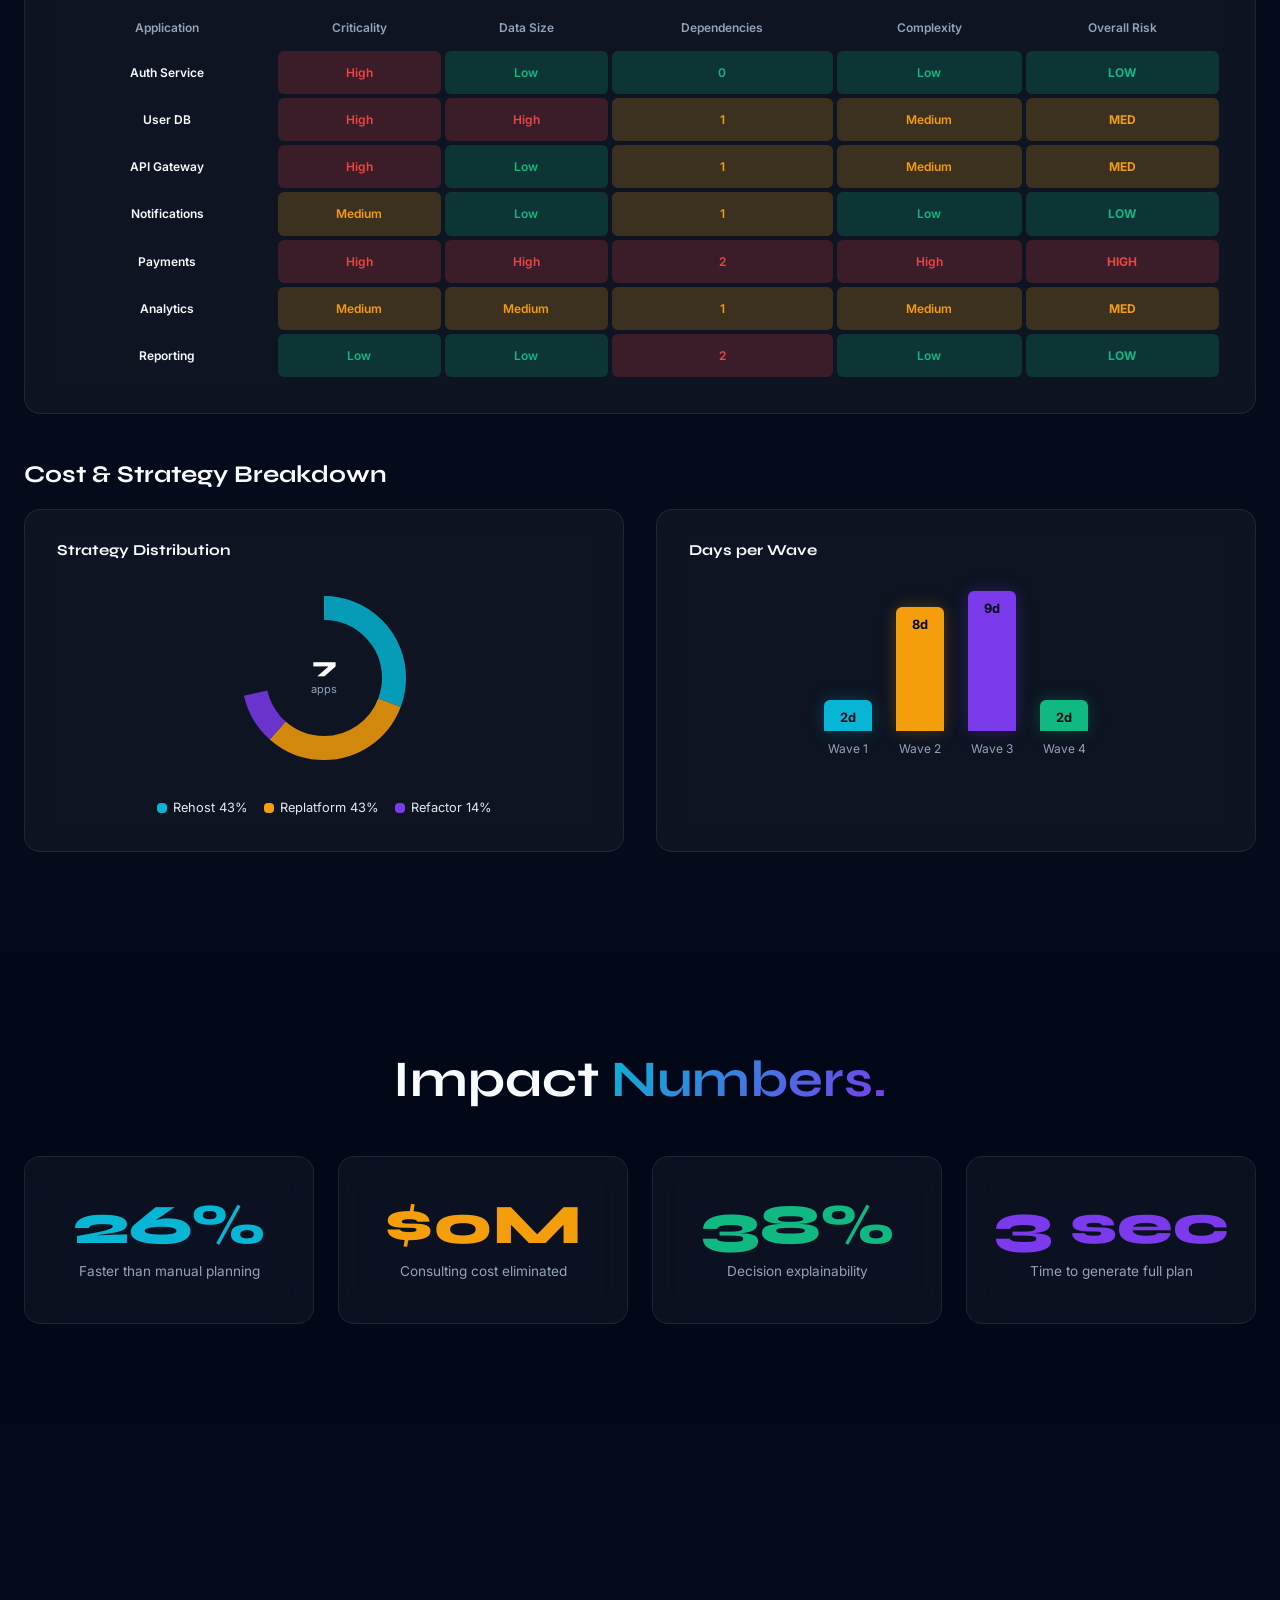
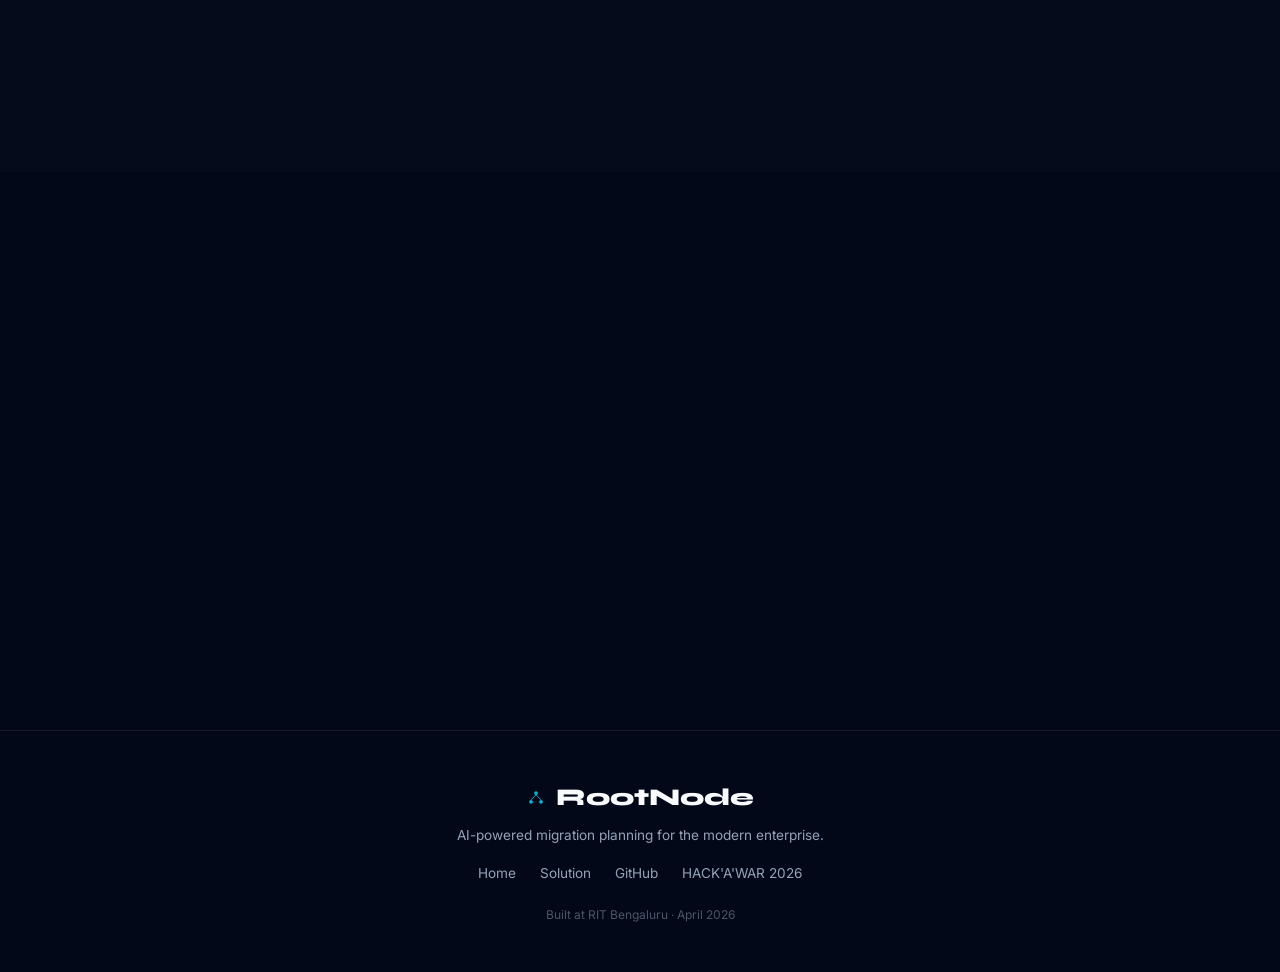
==== commit 06964adb: "fix: mobile hamburger menu dropdown not showing navigation links" ====
--- a/solution.html
+++ b/solution.html
@@ -26,14 +26,14 @@
       </svg>
       RootNode
     </a>
-    <ul class="nav-links">
+    <ul class="nav-links" id="nav-links">
       <li><a href="index.html">Home</a></li>
       <li><a href="index.html#features">Features</a></li>
       <li><a href="index.html#demo">Demo</a></li>
-      <li><a href="solution.html">Solution</a></li>
+      <li><a href="solution.html" onclick="document.getElementById('nav-links').classList.remove('show')">Solution</a></li>
     </ul>
     <a href="index.html" class="nav-cta">← Back to Home</a>
-    <button class="hamburger" onclick="document.querySelector('.nav-links').classList.toggle('show')" aria-label="Menu">☰</button>
+    <button class="hamburger" onclick="document.getElementById('nav-links').classList.toggle('show')" aria-label="Menu">☰</button>
   </div>
 </nav>
 
--- a/styles.css
+++ b/styles.css
@@ -95,7 +95,7 @@
 }
 .nav-inner {
   display: flex; align-items: center; justify-content: space-between;
-  max-width: 1280px; margin: 0 auto; padding: 0 24px;
+  max-width: 1280px; margin: 0 auto; padding: 0 24px; position: relative;
 }
 .nav-logo {
   font-family: var(--font-heading); font-weight: 800; font-size: 1.5rem;
@@ -458,14 +458,103 @@
   .stats-bar { grid-template-columns: repeat(2, 1fr); }
   .build-timeline { grid-template-columns: repeat(2, 1fr); }
   .chart-grid { grid-template-columns: 1fr; }
+  .grid-3 { grid-template-columns: 1fr; }
 }
 @media (max-width: 768px) {
+  html, body { overflow-x: hidden; }
+  .container { padding: 0 16px; }
   .nav-links { display: none; }
+  .nav-cta { display: none; }
+  .nav-inner { padding: 0 16px; }
   .pipeline, .grid-3, .grid-4 { grid-template-columns: 1fr; }
   .stats-bar { grid-template-columns: 1fr; }
   .build-timeline { grid-template-columns: 1fr; }
-  h1 { font-size: clamp(2.5rem, 8vw, 4rem); }
-  .section { padding: 60px 0; }
+  h1 { font-size: clamp(2rem, 8vw, 3.5rem); }
+  h2 { font-size: clamp(1.6rem, 5vw, 2.5rem); }
+  .section { padding: 48px 0; }
+  .section-sm { padding: 32px 0; }
+
+  /* Hero fixes */
+  .hero-dag { margin-top: 32px; }
+  .hero-dag svg { max-width: 100%; }
+  .float-pill { display: none; }
+
+  /* Code editor wrapping */
+  .code-editor { white-space: pre-wrap; word-break: break-all; font-size: 0.65rem; min-height: 160px; }
+
+  /* Demo */
+  .demo-body { padding: 14px; }
+  .demo-header { padding: 10px 14px; font-size: 0.7rem; }
+
+  /* Tabs horizontal scroll */
+  .tabs { overflow-x: auto; -webkit-overflow-scrolling: touch; padding-bottom: 4px; }
+  .tab-btn { white-space: nowrap; padding: 8px 16px; font-size: 0.75rem; flex-shrink: 0; }
+
+  /* Arch diagram */
+  .arch-diagram { flex-direction: column; gap: 12px; padding: 20px 0; }
+  .arch-box { min-width: unset; width: 100%; padding: 16px 20px; }
+  .arch-arrow { transform: rotate(90deg); }
+
+  /* Comparison table scroll */
+  .comparison-table { font-size: 0.75rem; display: block; overflow-x: auto; -webkit-overflow-scrolling: touch; }
+  .comparison-table th, .comparison-table td { padding: 10px 12px; white-space: nowrap; }
+
+  /* Heatmap scroll */
+  .heatmap-grid { display: block; overflow-x: auto; -webkit-overflow-scrolling: touch; }
+
+  /* Gantt */
+  .gantt-label { width: 90px; font-size: 0.7rem; }
+  .gantt-bar { font-size: 0.6rem; padding: 0 6px; }
+
+  /* CTA */
+  .cta-section { padding: 60px 0; }
+  .cta-glow { width: 300px; height: 300px; }
+
+  /* Badge text wrap */
+  .badge { font-size: 0.65rem; text-align: center; padding: 6px 14px; }
+
+  /* Buttons */
+  .btn { padding: 12px 24px; font-size: 0.9rem; }
+
+  /* Team cards */
+  .grid-4 { grid-template-columns: repeat(2, 1fr); gap: 12px; }
+  .team-card { padding: 20px 12px; }
+  .team-card h4 { font-size: 0.9rem; }
+  .team-role { font-size: 0.65rem; }
+  .team-skills { font-size: 0.7rem; }
+
+  /* Footer */
+  .footer-links { flex-wrap: wrap; gap: 16px; }
+
+  /* Code blocks */
+  .code-block { padding: 14px; font-size: 0.65rem; overflow-x: auto; -webkit-overflow-scrolling: touch; }
+
+  /* Checklist */
+  .checklist li { font-size: 0.8rem; padding: 10px 14px; }
+
+  /* Build timeline */
+  .build-phase { padding: 20px; }
+  .build-phase h4 { font-size: 0.85rem; }
+  .build-phase p { font-size: 0.75rem; }
+
+  /* Solution tech pills */
+  .grid-2[style*="gap:48px"] { gap: 24px !important; }
+
+  /* Impact stats */
+  .stat-number { font-size: clamp(1.8rem, 6vw, 3rem) !important; }
+
+  /* Step detail sticky → static on mobile */
+  .glass[style*="position:sticky"] { position: static !important; }
+}
+
+@media (max-width: 480px) {
+  .container { padding: 0 12px; }
+  h1 { font-size: clamp(1.8rem, 9vw, 2.8rem); }
+  .grid-4 { grid-template-columns: 1fr; }
+  .stats-bar .stat-item { padding: 24px 16px; }
+  .problem-card { padding: 20px; }
+  .step-card { padding: 20px; }
+  .step-num { font-size: 2rem; }
 }
 
 /* Fade-in animation */
@@ -491,8 +580,53 @@
 @keyframes gentle-float { 0%,100%{transform:translateY(0)} 50%{transform:translateY(-10px)} }
 
 /* Hamburger menu */
-.hamburger { display: none; background: none; border: none; cursor: pointer; color: var(--text); font-size: 1.5rem; }
-@media(max-width:768px) { .hamburger { display: block; } }
+.hamburger {
+  display: none; background: none; border: none; cursor: pointer;
+  color: var(--text); font-size: 1.5rem; z-index: 110;
+  padding: 4px 8px; border-radius: 4px;
+  transition: var(--transition);
+}
+.hamburger:hover { color: var(--cyan); }
+
+@media(max-width:768px) {
+  .hamburger { display: block; }
+
+  .nav-links.show {
+    display: flex !important;
+    flex-direction: column;
+    position: absolute;
+    top: 100%;
+    left: 0;
+    right: 0;
+    background: rgba(2, 8, 23, 0.95);
+    backdrop-filter: blur(20px);
+    -webkit-backdrop-filter: blur(20px);
+    border-bottom: 1px solid var(--border-glass);
+    padding: 16px 24px;
+    gap: 0;
+    animation: slideDown 0.3s ease forwards;
+  }
+  .nav-links.show li {
+    padding: 14px 0;
+    border-bottom: 1px solid var(--border-glass);
+  }
+  .nav-links.show li:last-child {
+    border-bottom: none;
+  }
+  .nav-links.show a {
+    font-size: 1rem;
+    color: var(--text);
+    display: block;
+  }
+  .nav-links.show a:hover {
+    color: var(--cyan);
+  }
+}
+
+@keyframes slideDown {
+  from { opacity: 0; transform: translateY(-10px); }
+  to { opacity: 1; transform: translateY(0); }
+}
 
 /* Tooltip */
 .tooltip {
